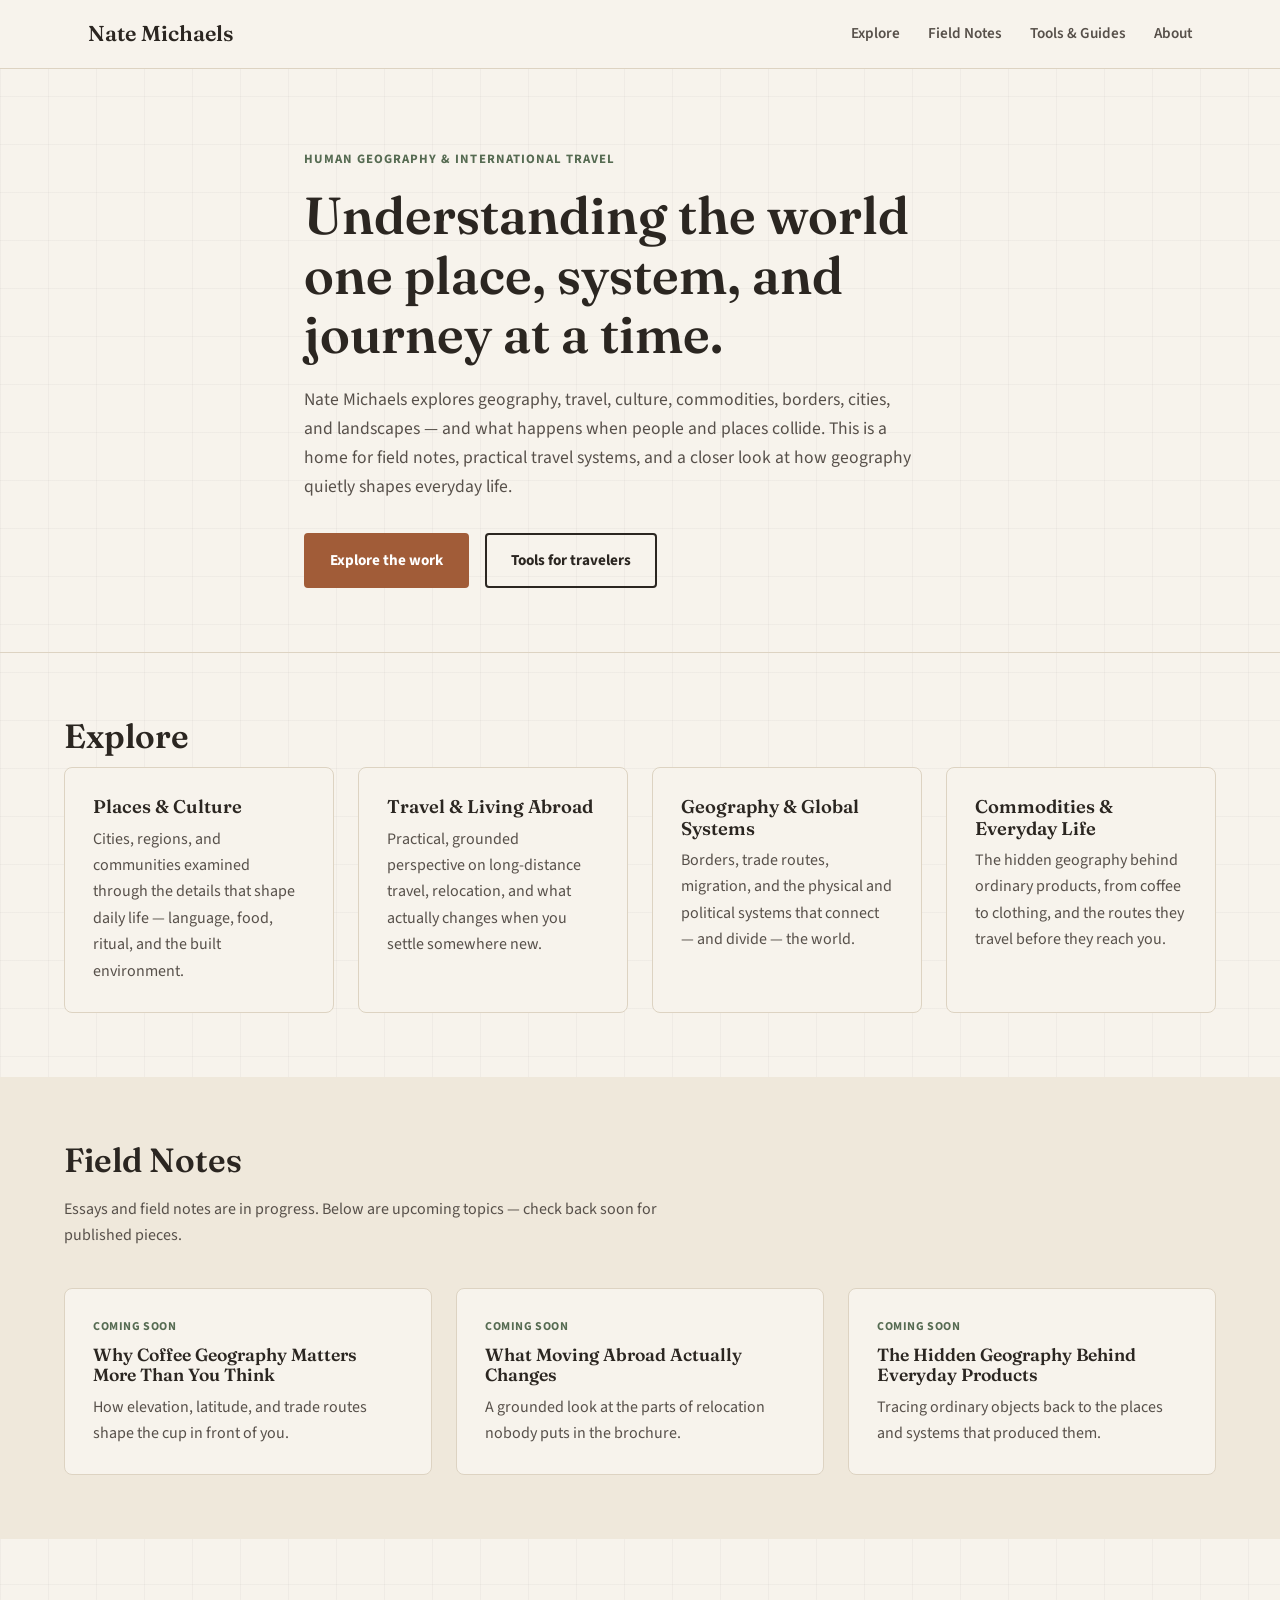
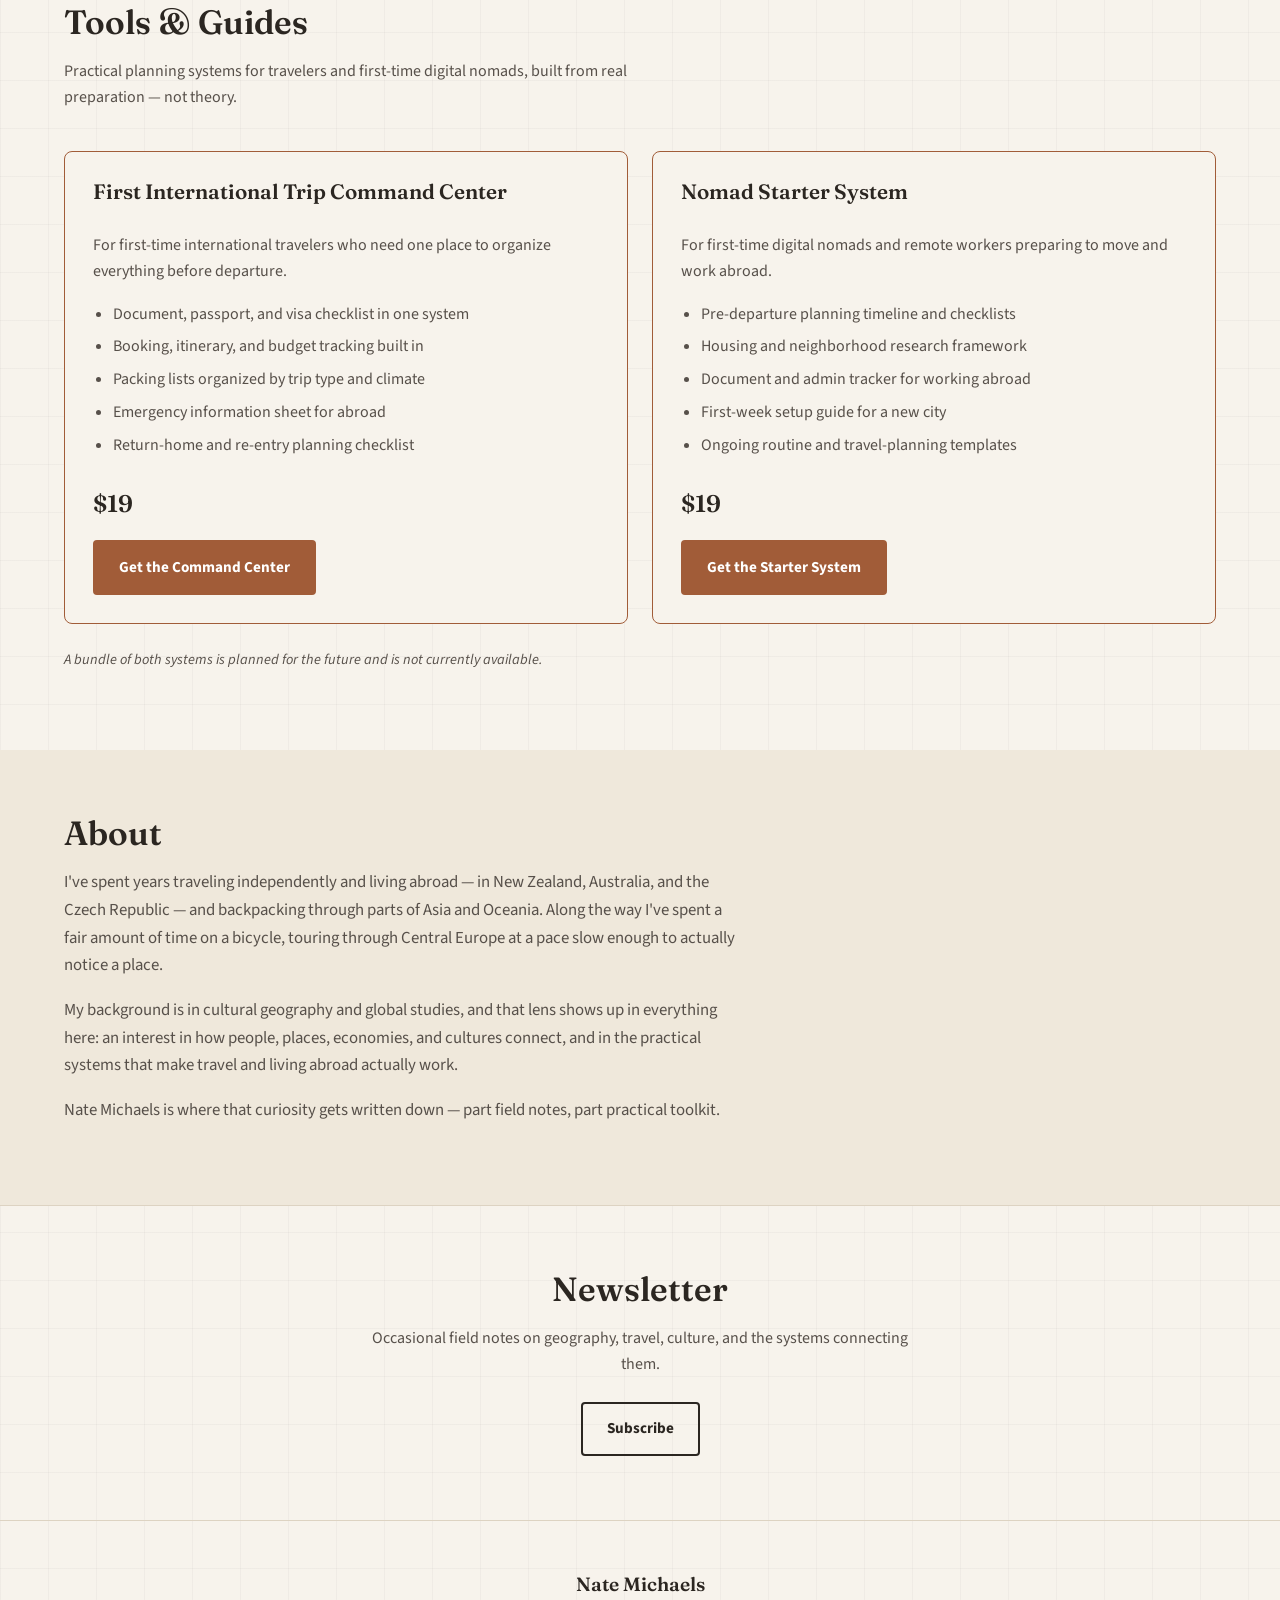
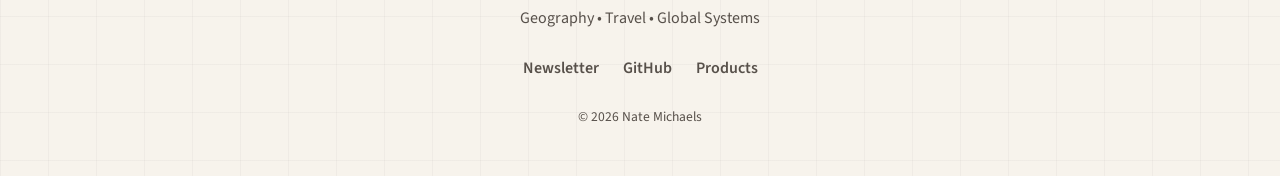
==== index.html @ 8b60f147 "Build Nate Michaels MVP site" ====
<!DOCTYPE html>
<html lang="en">
<head>
  <meta charset="UTF-8">
  <meta name="viewport" content="width=device-width, initial-scale=1.0">
  <title>Nate Michaels | Geography, Travel &amp; Global Systems</title>
  <meta name="description" content="Nate Michaels explores human geography, cultural geography, and international travel &mdash; how places, borders, commodities, and everyday life connect. Field notes, tools, and guides for curious travelers and digital nomads.">

  <!-- Open Graph (replace OG_IMAGE_URL and OG_SITE_URL before launch) -->
  <meta property="og:type" content="website">
  <meta property="og:title" content="Nate Michaels | Geography, Travel &amp; Global Systems">
  <meta property="og:description" content="Exploring geography, travel, culture, and the systems connecting places and people.">
  <meta property="og:image" content="OG_IMAGE_URL">
  <meta property="og:url" content="OG_SITE_URL">
  <meta name="twitter:card" content="summary_large_image">

  <link rel="preconnect" href="https://fonts.googleapis.com">
  <link rel="preconnect" href="https://fonts.gstatic.com" crossorigin>
  <link href="https://fonts.googleapis.com/css2?family=Fraunces:opsz,wght@9..144,400;9..144,500;9..144,600&family=Source+Sans+3:wght@400;500;600;700&display=swap" rel="stylesheet">

  <link rel="stylesheet" href="./assets/css/style.css">
</head>
<body>
  <a class="skip-link" href="#main">Skip to content</a>

  <header class="site-header">
    <div class="header-inner">
      <a href="./index.html" class="logo">Nate Michaels</a>

      <button class="nav-toggle" id="navToggle" aria-expanded="false" aria-controls="primaryNav">
        <span class="sr-only">Menu</span>
        <span class="nav-toggle-bar"></span>
      </button>

      <nav class="primary-nav" id="primaryNav">
        <a href="#explore">Explore</a>
        <a href="#field-notes">Field Notes</a>
        <a href="#tools">Tools &amp; Guides</a>
        <a href="#about">About</a>
      </nav>
    </div>
  </header>

  <main id="main">

    <!-- HERO -->
    <section class="hero">
      <div class="hero-inner">
        <p class="eyebrow">Human Geography &amp; International Travel</p>
        <h1>Understanding the world one place, system, and journey at a time.</h1>
        <p class="hero-copy">
          Nate Michaels explores geography, travel, culture, commodities, borders, cities, and
          landscapes &mdash; and what happens when people and places collide. This is a home for
          field notes, practical travel systems, and a closer look at how geography quietly
          shapes everyday life.
        </p>
        <div class="hero-ctas">
          <a href="#field-notes" class="btn btn-primary">Explore the work</a>
          <a href="#tools" class="btn btn-secondary">Tools for travelers</a>
        </div>
      </div>
    </section>

    <!-- EXPLORE / TOPIC CARDS -->
    <section class="section" id="explore" aria-labelledby="explore-heading">
      <div class="section-inner">
        <h2 id="explore-heading" class="section-heading">Explore</h2>
        <div class="card-grid">
          <article class="topic-card">
            <h3>Places &amp; Culture</h3>
            <p>Cities, regions, and communities examined through the details that shape daily
              life &mdash; language, food, ritual, and the built environment.</p>
          </article>
          <article class="topic-card">
            <h3>Travel &amp; Living Abroad</h3>
            <p>Practical, grounded perspective on long-distance travel, relocation, and what
              actually changes when you settle somewhere new.</p>
          </article>
          <article class="topic-card">
            <h3>Geography &amp; Global Systems</h3>
            <p>Borders, trade routes, migration, and the physical and political systems that
              connect &mdash; and divide &mdash; the world.</p>
          </article>
          <article class="topic-card">
            <h3>Commodities &amp; Everyday Life</h3>
            <p>The hidden geography behind ordinary products, from coffee to clothing, and the
              routes they travel before they reach you.</p>
          </article>
        </div>
      </div>
    </section>

    <!-- FIELD NOTES -->
    <section class="section section-muted" id="field-notes" aria-labelledby="field-notes-heading">
      <div class="section-inner">
        <h2 id="field-notes-heading" class="section-heading">Field Notes</h2>
        <p class="section-lede">Essays and field notes are in progress. Below are upcoming
          topics &mdash; check back soon for published pieces.</p>

        <!-- Replace each .post-card with a real article link when published. -->
        <div class="card-grid post-grid">
          <article class="post-card">
            <p class="post-status">Coming soon</p>
            <h3>Why Coffee Geography Matters More Than You Think</h3>
            <p>How elevation, latitude, and trade routes shape the cup in front of you.</p>
          </article>
          <article class="post-card">
            <p class="post-status">Coming soon</p>
            <h3>What Moving Abroad Actually Changes</h3>
            <p>A grounded look at the parts of relocation nobody puts in the brochure.</p>
          </article>
          <article class="post-card">
            <p class="post-status">Coming soon</p>
            <h3>The Hidden Geography Behind Everyday Products</h3>
            <p>Tracing ordinary objects back to the places and systems that produced them.</p>
          </article>
        </div>
      </div>
    </section>

    <!-- TOOLS & GUIDES -->
    <section class="section" id="tools" aria-labelledby="tools-heading">
      <div class="section-inner">
        <h2 id="tools-heading" class="section-heading">Tools &amp; Guides</h2>
        <p class="section-lede">Practical planning systems for travelers and first-time digital
          nomads, built from real preparation &mdash; not theory.</p>

        <div class="card-grid product-grid">
          <article class="product-card">
            <h3>First International Trip Command Center</h3>
            <p class="product-problem">For first-time international travelers who need one
              place to organize everything before departure.</p>
            <ul class="product-benefits">
              <li>Document, passport, and visa checklist in one system</li>
              <li>Booking, itinerary, and budget tracking built in</li>
              <li>Packing lists organized by trip type and climate</li>
              <li>Emergency information sheet for abroad</li>
              <li>Return-home and re-entry planning checklist</li>
            </ul>
            <p class="product-price">$19</p>
            <a href="PAYHIP_TRIP_COMMAND_CENTER_URL" class="btn btn-primary product-cta">Get the Command Center</a>
          </article>

          <article class="product-card">
            <h3>Nomad Starter System</h3>
            <p class="product-problem">For first-time digital nomads and remote workers
              preparing to move and work abroad.</p>
            <ul class="product-benefits">
              <li>Pre-departure planning timeline and checklists</li>
              <li>Housing and neighborhood research framework</li>
              <li>Document and admin tracker for working abroad</li>
              <li>First-week setup guide for a new city</li>
              <li>Ongoing routine and travel-planning templates</li>
            </ul>
            <p class="product-price">$19</p>
            <a href="PAYHIP_NOMAD_STARTER_URL" class="btn btn-primary product-cta">Get the Starter System</a>
          </article>
        </div>

        <p class="bundle-note">A bundle of both systems is planned for the future and is not
          currently available.</p>
      </div>
    </section>

    <!-- ABOUT -->
    <section class="section section-muted" id="about" aria-labelledby="about-heading">
      <div class="section-inner about-inner">
        <h2 id="about-heading" class="section-heading">About</h2>
        <p>
          I've spent years traveling independently and living abroad &mdash; in New Zealand,
          Australia, and the Czech Republic &mdash; and backpacking through parts of Asia and
          Oceania. Along the way I've spent a fair amount of time on a bicycle, touring through
          Central Europe at a pace slow enough to actually notice a place.
        </p>
        <p>
          My background is in cultural geography and global studies, and that lens shows up in
          everything here: an interest in how people, places, economies, and cultures connect,
          and in the practical systems that make travel and living abroad actually work.
        </p>
        <p>
          Nate Michaels is where that curiosity gets written down &mdash; part field notes, part
          practical toolkit.
        </p>
      </div>
    </section>

    <!-- NEWSLETTER -->
    <section class="section newsletter" id="newsletter" aria-labelledby="newsletter-heading">
      <div class="section-inner newsletter-inner">
        <h2 id="newsletter-heading" class="section-heading">Newsletter</h2>
        <p>Occasional field notes on geography, travel, culture, and the systems connecting them.</p>
        <a href="NATE_MICHAELS_NEWSLETTER_URL" class="btn btn-secondary">Subscribe</a>
      </div>
    </section>

  </main>

  <footer class="site-footer">
    <div class="footer-inner">
      <p class="footer-brand">Nate Michaels</p>
      <p class="footer-tagline">Geography &bull; Travel &bull; Global Systems</p>
      <nav class="footer-links">
        <a href="NATE_MICHAELS_NEWSLETTER_URL">Newsletter</a>
        <a href="GITHUB_PROFILE_URL">GitHub</a>
        <a href="#tools">Products</a>
      </nav>
      <p class="footer-copyright">&copy; <span id="year"></span> Nate Michaels</p>
    </div>
  </footer>

  <script src="./assets/js/main.js"></script>
</body>
</html>
---- assets/css/style.css ----
/* Nate Michaels — editorial travel/geography site */

:root {
  --color-bg: #f7f3ec;
  --color-bg-muted: #efe8db;
  --color-ink: #2b2621;
  --color-ink-soft: #57504a;
  --color-rule: #ddd3c2;
  --color-accent: #a15c38;   /* terracotta */
  --color-accent-dark: #7d4327;
  --color-moss: #566b52;     /* muted olive/green */

  --font-display: "Fraunces", Georgia, serif;
  --font-body: "Source Sans 3", -apple-system, BlinkMacSystemFont, "Segoe UI", sans-serif;

  --max-width: 72rem;
}

* {
  box-sizing: border-box;
}

html {
  scroll-behavior: smooth;
}

@media (prefers-reduced-motion: reduce) {
  html {
    scroll-behavior: auto;
  }
  * {
    animation-duration: 0.001ms !important;
    animation-iteration-count: 1 !important;
    transition-duration: 0.001ms !important;
  }
}

body {
  margin: 0;
  font-family: var(--font-body);
  color: var(--color-ink);
  background-color: var(--color-bg);
  line-height: 1.65;
  /* subtle topographic grid, drawn with CSS only */
  background-image:
    linear-gradient(rgba(43, 38, 33, 0.035) 1px, transparent 1px),
    linear-gradient(90deg, rgba(43, 38, 33, 0.035) 1px, transparent 1px);
  background-size: 48px 48px;
}

h1, h2, h3 {
  font-family: var(--font-display);
  font-weight: 600;
  color: var(--color-ink);
  line-height: 1.15;
  margin-top: 0;
}

a {
  color: var(--color-accent-dark);
}

.sr-only {
  position: absolute;
  width: 1px;
  height: 1px;
  padding: 0;
  margin: -1px;
  overflow: hidden;
  clip: rect(0, 0, 0, 0);
  white-space: nowrap;
  border: 0;
}

.skip-link {
  position: absolute;
  left: -999px;
  top: 0;
  background: var(--color-ink);
  color: #fff;
  padding: 0.75rem 1rem;
  z-index: 100;
}

.skip-link:focus {
  left: 0.5rem;
  top: 0.5rem;
}

/* ---------- Header ---------- */

.site-header {
  border-bottom: 1px solid var(--color-rule);
  background-color: var(--color-bg);
  position: sticky;
  top: 0;
  z-index: 10;
}

.header-inner {
  max-width: var(--max-width);
  margin: 0 auto;
  padding: 1rem 1.5rem;
  display: flex;
  align-items: center;
  justify-content: space-between;
  position: relative;
}

.logo {
  font-family: var(--font-display);
  font-weight: 600;
  font-size: 1.35rem;
  text-decoration: none;
  color: var(--color-ink);
}

.primary-nav {
  display: flex;
  gap: 1.75rem;
}

.primary-nav a {
  text-decoration: none;
  color: var(--color-ink-soft);
  font-weight: 600;
  font-size: 0.95rem;
}

.primary-nav a:hover,
.primary-nav a:focus-visible {
  color: var(--color-accent-dark);
}

.nav-toggle {
  display: none;
  flex-direction: column;
  gap: 5px;
  background: none;
  border: 1px solid var(--color-rule);
  border-radius: 6px;
  padding: 0.5rem 0.65rem;
  cursor: pointer;
}

.nav-toggle-bar,
.nav-toggle-bar::before,
.nav-toggle-bar::after {
  content: "";
  display: block;
  width: 20px;
  height: 2px;
  background: var(--color-ink);
  position: relative;
}

.nav-toggle-bar::before {
  top: -6px;
}

.nav-toggle-bar::after {
  top: 4px;
}

@media (max-width: 640px) {
  .nav-toggle {
    display: inline-flex;
  }

  .primary-nav {
    display: none;
    position: absolute;
    top: 100%;
    left: 0;
    right: 0;
    background: var(--color-bg);
    border-bottom: 1px solid var(--color-rule);
    flex-direction: column;
    padding: 1rem 1.5rem 1.5rem;
    gap: 1rem;
  }

  .primary-nav.is-open {
    display: flex;
  }
}

/* ---------- Layout helpers ---------- */

.section {
  padding: 4rem 1.5rem;
}

.section-muted {
  background-color: var(--color-bg-muted);
}

.section-inner {
  max-width: var(--max-width);
  margin: 0 auto;
}

.section-heading {
  font-size: clamp(1.6rem, 3vw, 2.1rem);
  margin-bottom: 0.75rem;
}

.section-lede {
  color: var(--color-ink-soft);
  max-width: 40rem;
  margin-bottom: 2.5rem;
}

/* ---------- Hero ---------- */

.hero {
  padding: 5rem 1.5rem 4rem;
  border-bottom: 1px solid var(--color-rule);
}

.hero-inner {
  max-width: 42rem;
  margin: 0 auto;
  text-align: left;
}

.eyebrow {
  text-transform: uppercase;
  letter-spacing: 0.08em;
  font-size: 0.8rem;
  font-weight: 700;
  color: var(--color-moss);
  margin: 0 0 1rem;
}

.hero h1 {
  font-size: clamp(2.1rem, 5vw, 3.25rem);
  margin-bottom: 1.25rem;
}

.hero-copy {
  font-size: 1.1rem;
  color: var(--color-ink-soft);
  max-width: 38rem;
  margin-bottom: 2rem;
}

.hero-ctas {
  display: flex;
  flex-wrap: wrap;
  gap: 1rem;
}

/* ---------- Buttons ---------- */

.btn {
  display: inline-block;
  text-decoration: none;
  font-weight: 700;
  padding: 0.8rem 1.5rem;
  border-radius: 4px;
  border: 2px solid transparent;
  font-size: 0.95rem;
}

.btn-primary {
  background-color: var(--color-accent);
  color: #fff;
  border-color: var(--color-accent);
}

.btn-primary:hover,
.btn-primary:focus-visible {
  background-color: var(--color-accent-dark);
  border-color: var(--color-accent-dark);
}

.btn-secondary {
  background-color: transparent;
  color: var(--color-ink);
  border-color: var(--color-ink);
}

.btn-secondary:hover,
.btn-secondary:focus-visible {
  background-color: var(--color-ink);
  color: var(--color-bg);
}

/* ---------- Cards ---------- */

.card-grid {
  display: grid;
  grid-template-columns: repeat(auto-fit, minmax(15rem, 1fr));
  gap: 1.5rem;
}

.topic-card,
.post-card,
.product-card {
  background-color: var(--color-bg);
  border: 1px solid var(--color-rule);
  border-radius: 8px;
  padding: 1.75rem;
}

.section-muted .topic-card,
.section-muted .post-card {
  background-color: var(--color-bg);
}

.topic-card h3 {
  font-size: 1.15rem;
  margin-bottom: 0.5rem;
}

.topic-card p {
  color: var(--color-ink-soft);
  margin: 0;
}

.post-status {
  text-transform: uppercase;
  font-size: 0.75rem;
  font-weight: 700;
  letter-spacing: 0.05em;
  color: var(--color-moss);
  margin: 0 0 0.5rem;
}

.post-card h3 {
  font-size: 1.1rem;
  margin-bottom: 0.5rem;
}

.post-card p:last-child {
  color: var(--color-ink-soft);
  margin: 0;
}

/* ---------- Products ---------- */

.product-grid {
  margin-bottom: 1.5rem;
}

.product-card {
  display: flex;
  flex-direction: column;
  border-color: var(--color-accent);
}

.product-card h3 {
  font-size: 1.3rem;
  margin-bottom: 0.75rem;
}

.product-problem {
  color: var(--color-ink-soft);
  margin-bottom: 1rem;
}

.product-benefits {
  margin: 0 0 1.25rem;
  padding-left: 1.25rem;
  color: var(--color-ink-soft);
}

.product-benefits li {
  margin-bottom: 0.4rem;
}

.product-price {
  font-family: var(--font-display);
  font-size: 1.5rem;
  font-weight: 600;
  margin: 0 0 1rem;
}

.product-cta {
  align-self: flex-start;
}

.bundle-note {
  color: var(--color-ink-soft);
  font-size: 0.9rem;
  font-style: italic;
}

/* ---------- About ---------- */

.about-inner p {
  max-width: 42rem;
  color: var(--color-ink-soft);
  font-size: 1.05rem;
}

/* ---------- Newsletter ---------- */

.newsletter {
  border-top: 1px solid var(--color-rule);
  border-bottom: 1px solid var(--color-rule);
  text-align: center;
}

.newsletter-inner {
  max-width: 34rem;
}

.newsletter p {
  color: var(--color-ink-soft);
  margin-bottom: 1.5rem;
}

/* ---------- Footer ---------- */

.site-footer {
  padding: 3rem 1.5rem;
  text-align: center;
}

.footer-brand {
  font-family: var(--font-display);
  font-weight: 600;
  font-size: 1.2rem;
  margin: 0;
}

.footer-tagline {
  color: var(--color-ink-soft);
  margin: 0.25rem 0 1.5rem;
}

.footer-links {
  display: flex;
  justify-content: center;
  gap: 1.5rem;
  margin-bottom: 1.5rem;
}

.footer-links a {
  color: var(--color-ink-soft);
  text-decoration: none;
  font-weight: 600;
}

.footer-links a:hover,
.footer-links a:focus-visible {
  color: var(--color-accent-dark);
}

.footer-copyright {
  color: var(--color-ink-soft);
  font-size: 0.85rem;
  margin: 0;
}
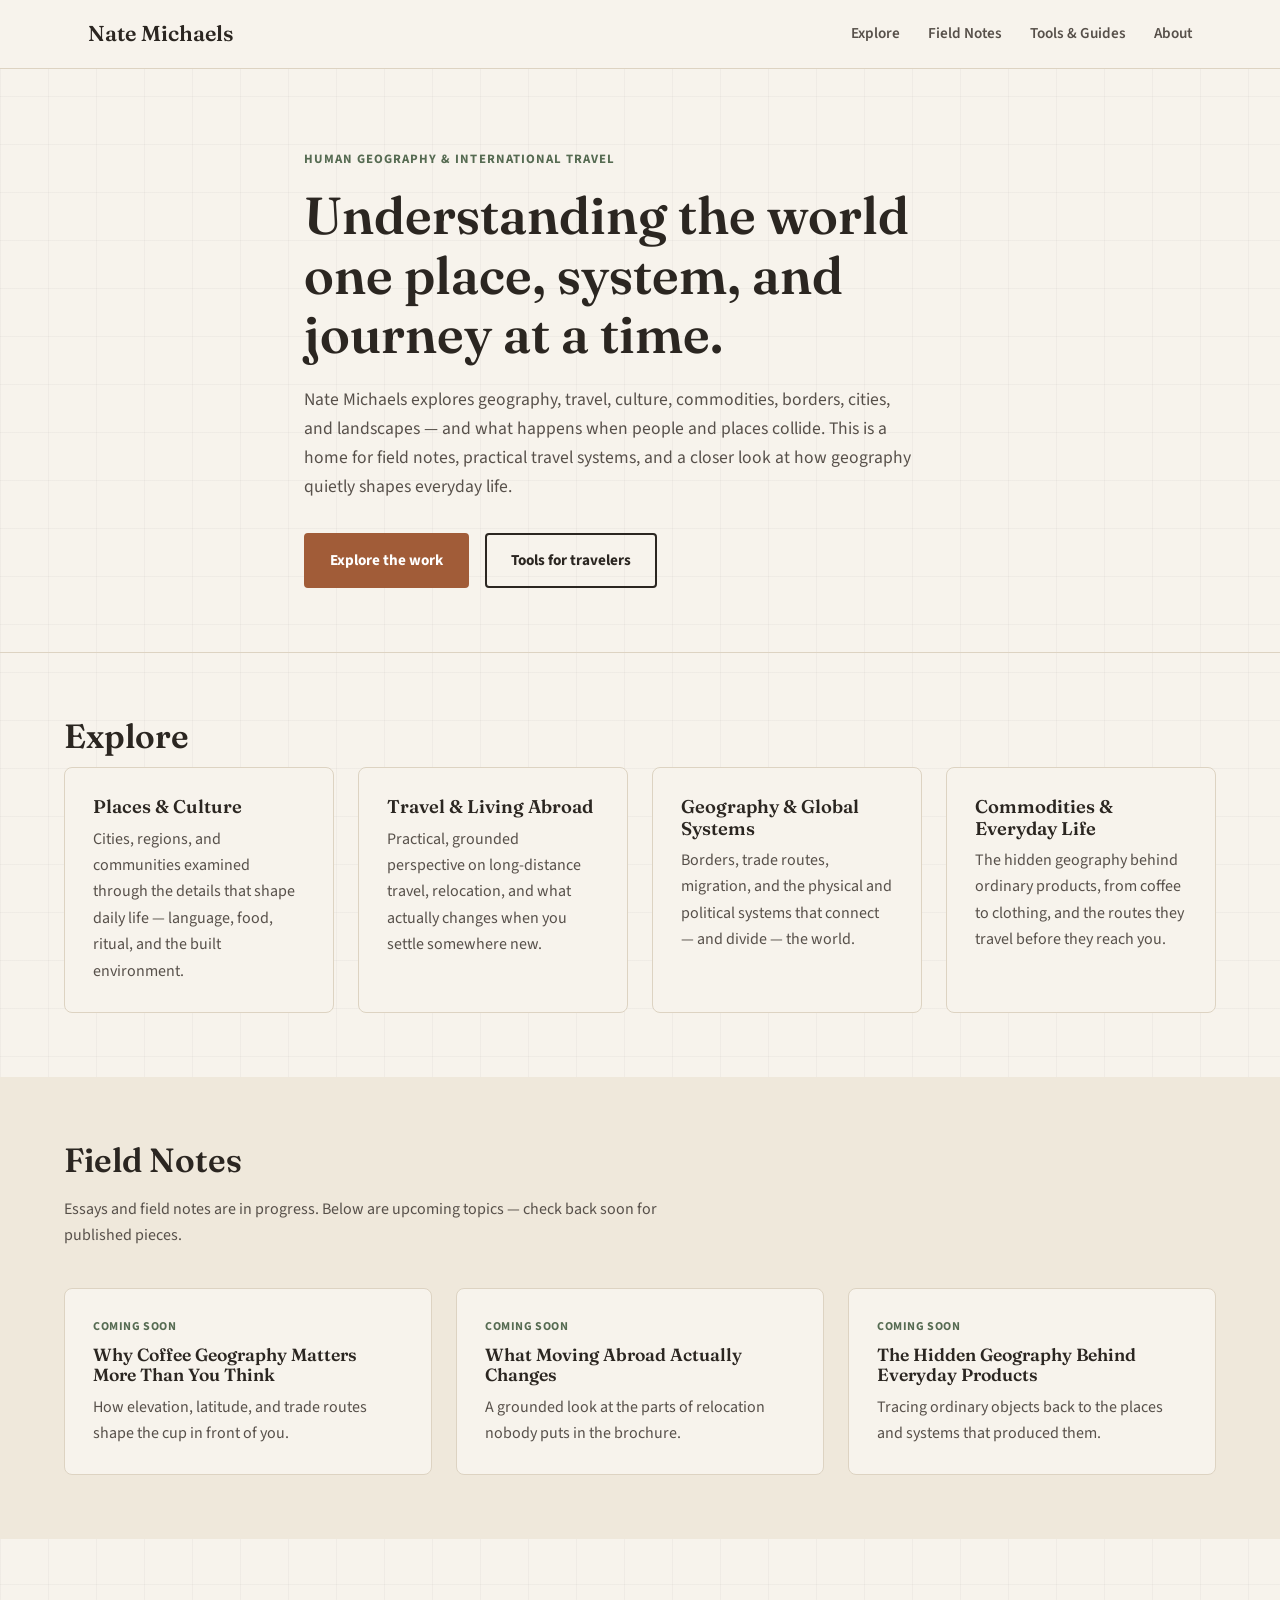
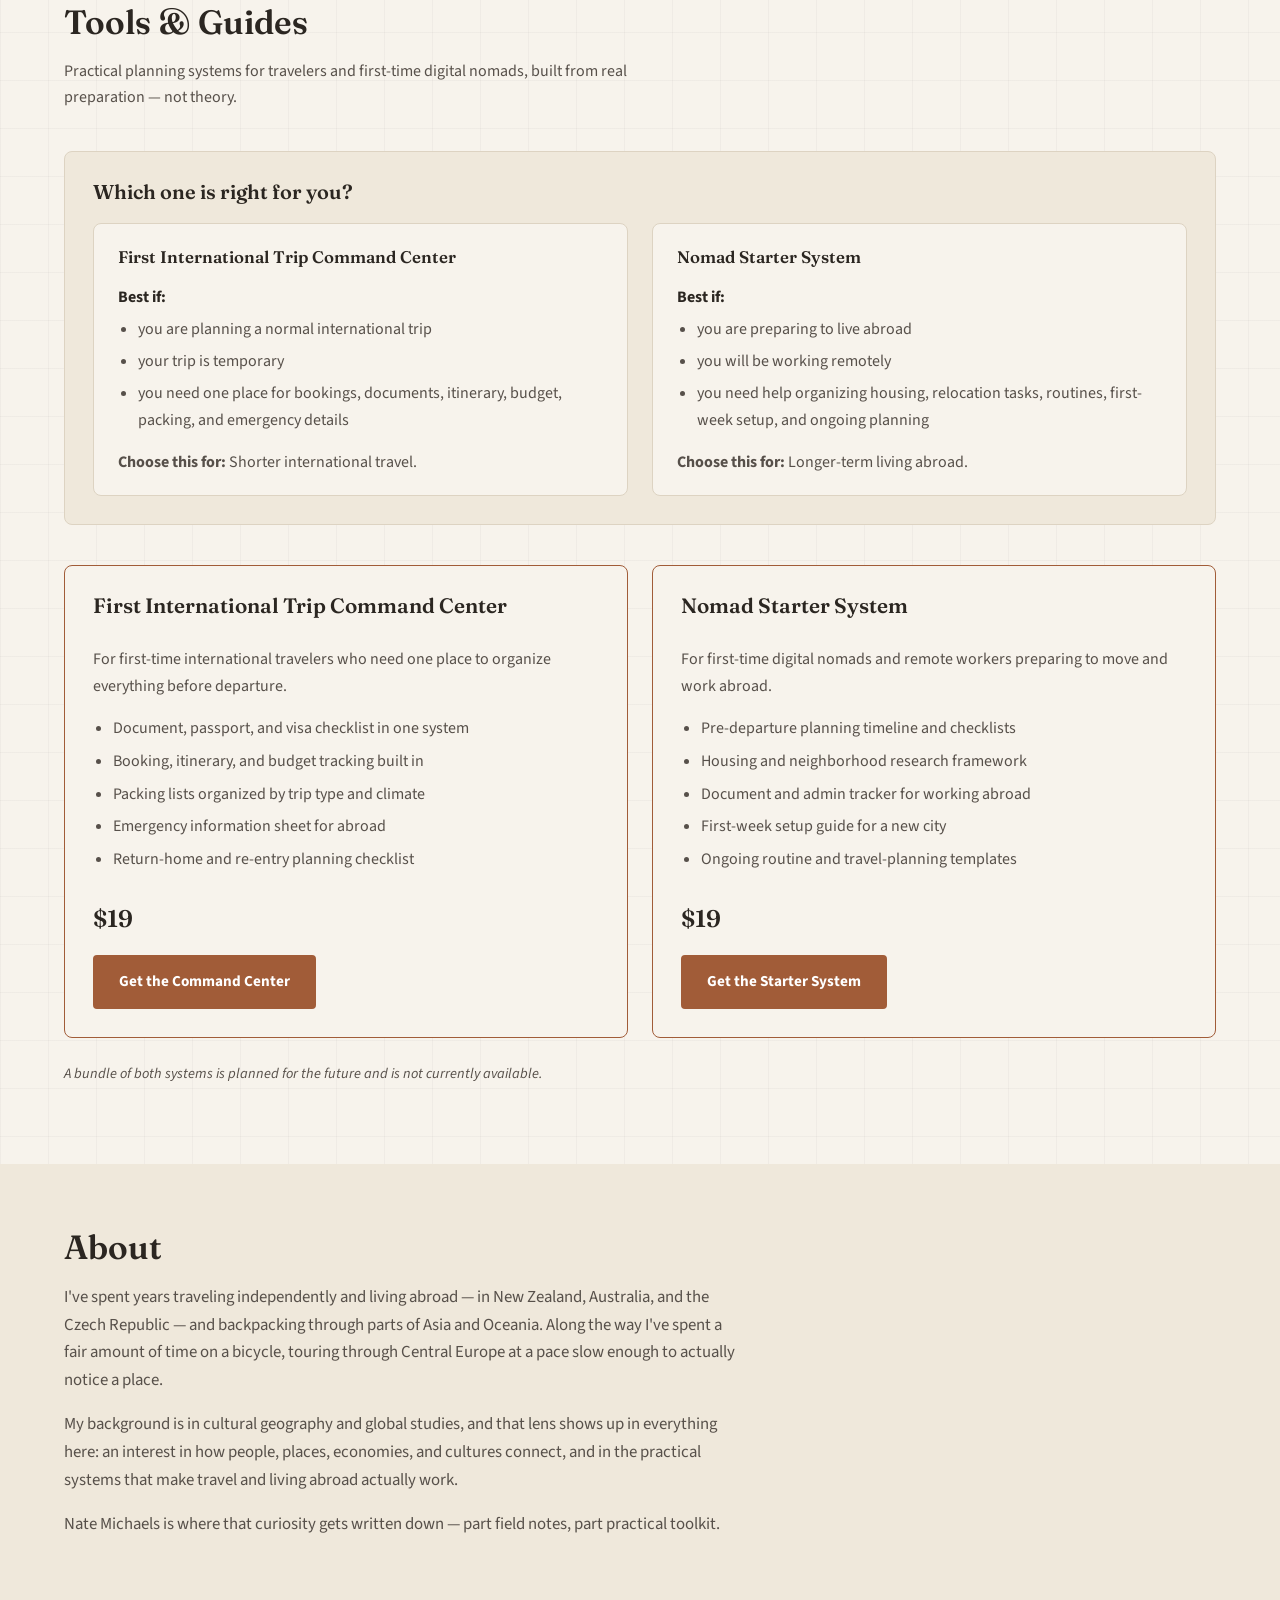
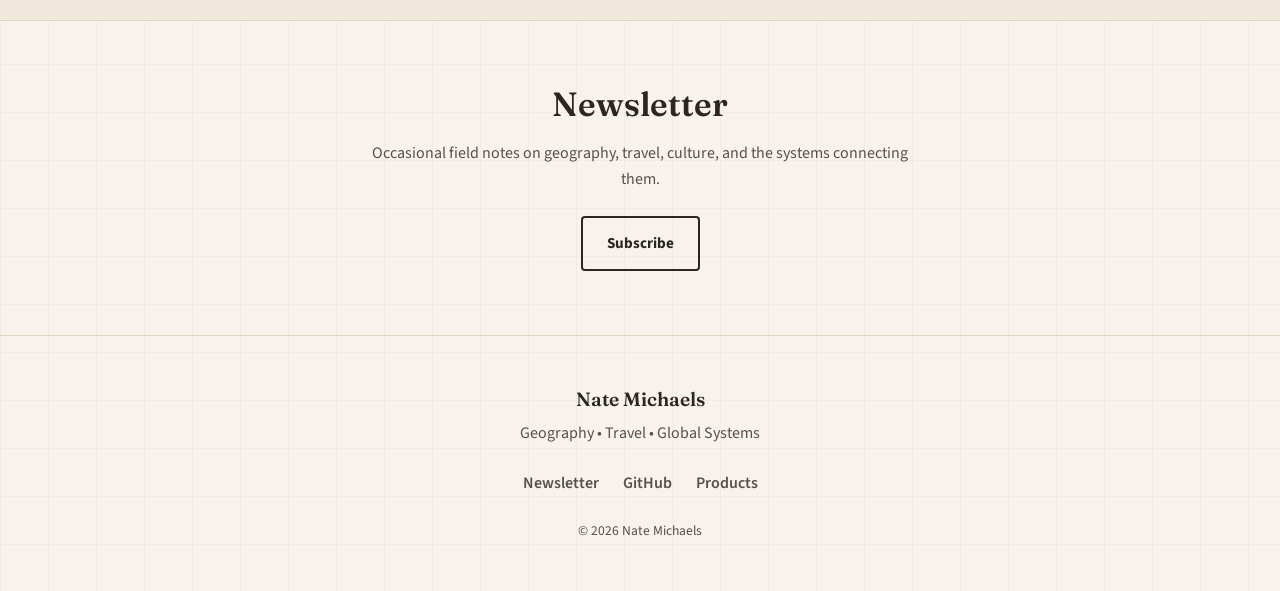
==== commit 79bca1f0: "Add product comparison section" ====
--- a/index.html
+++ b/index.html
@@ -124,6 +124,36 @@
         <h2 id="tools-heading" class="section-heading">Tools &amp; Guides</h2>
         <p class="section-lede">Practical planning systems for travelers and first-time digital
           nomads, built from real preparation &mdash; not theory.</p>
+
+        <div class="compare" aria-labelledby="compare-heading">
+          <h3 id="compare-heading" class="compare-heading">Which one is right for you?</h3>
+          <div class="compare-grid">
+            <div class="compare-column">
+              <p class="compare-name">First International Trip Command Center</p>
+              <p class="compare-label">Best if:</p>
+              <ul class="compare-list">
+                <li>you are planning a normal international trip</li>
+                <li>your trip is temporary</li>
+                <li>you need one place for bookings, documents, itinerary, budget, packing, and
+                  emergency details</li>
+              </ul>
+              <p class="compare-choose"><strong>Choose this for:</strong> Shorter international
+                travel.</p>
+            </div>
+            <div class="compare-column">
+              <p class="compare-name">Nomad Starter System</p>
+              <p class="compare-label">Best if:</p>
+              <ul class="compare-list">
+                <li>you are preparing to live abroad</li>
+                <li>you will be working remotely</li>
+                <li>you need help organizing housing, relocation tasks, routines, first-week
+                  setup, and ongoing planning</li>
+              </ul>
+              <p class="compare-choose"><strong>Choose this for:</strong> Longer-term living
+                abroad.</p>
+            </div>
+          </div>
+        </div>
 
         <div class="card-grid product-grid">
           <article class="product-card">
@@ -138,7 +168,7 @@
               <li>Return-home and re-entry planning checklist</li>
             </ul>
             <p class="product-price">$19</p>
-            <a href="PAYHIP_TRIP_COMMAND_CENTER_URL" class="btn btn-primary product-cta">Get the Command Center</a>
+            <a href="https://payhip.com/b/A9P80" class="btn btn-primary product-cta">Get the Command Center</a>
           </article>
 
           <article class="product-card">
@@ -153,7 +183,7 @@
               <li>Ongoing routine and travel-planning templates</li>
             </ul>
             <p class="product-price">$19</p>
-            <a href="PAYHIP_NOMAD_STARTER_URL" class="btn btn-primary product-cta">Get the Starter System</a>
+            <a href="https://payhip.com/b/TjtC8" class="btn btn-primary product-cta">Get the Starter System</a>
           </article>
         </div>
 
--- a/assets/css/style.css
+++ b/assets/css/style.css
@@ -340,6 +340,59 @@
 
 /* ---------- Products ---------- */
 
+.compare {
+  border: 1px solid var(--color-rule);
+  border-radius: 8px;
+  padding: 1.75rem;
+  margin-bottom: 2.5rem;
+  background-color: var(--color-bg-muted);
+}
+
+.compare-heading {
+  font-size: 1.25rem;
+  margin-bottom: 1.25rem;
+}
+
+.compare-grid {
+  display: grid;
+  grid-template-columns: repeat(auto-fit, minmax(15rem, 1fr));
+  gap: 1.5rem;
+}
+
+.compare-column {
+  background-color: var(--color-bg);
+  border: 1px solid var(--color-rule);
+  border-radius: 8px;
+  padding: 1.25rem 1.5rem;
+}
+
+.compare-name {
+  font-family: var(--font-display);
+  font-weight: 600;
+  font-size: 1.05rem;
+  margin: 0 0 0.75rem;
+}
+
+.compare-label {
+  font-weight: 700;
+  margin: 0 0 0.4rem;
+}
+
+.compare-list {
+  margin: 0 0 1rem;
+  padding-left: 1.25rem;
+  color: var(--color-ink-soft);
+}
+
+.compare-list li {
+  margin-bottom: 0.35rem;
+}
+
+.compare-choose {
+  color: var(--color-ink-soft);
+  margin: 0;
+}
+
 .product-grid {
   margin-bottom: 1.5rem;
 }
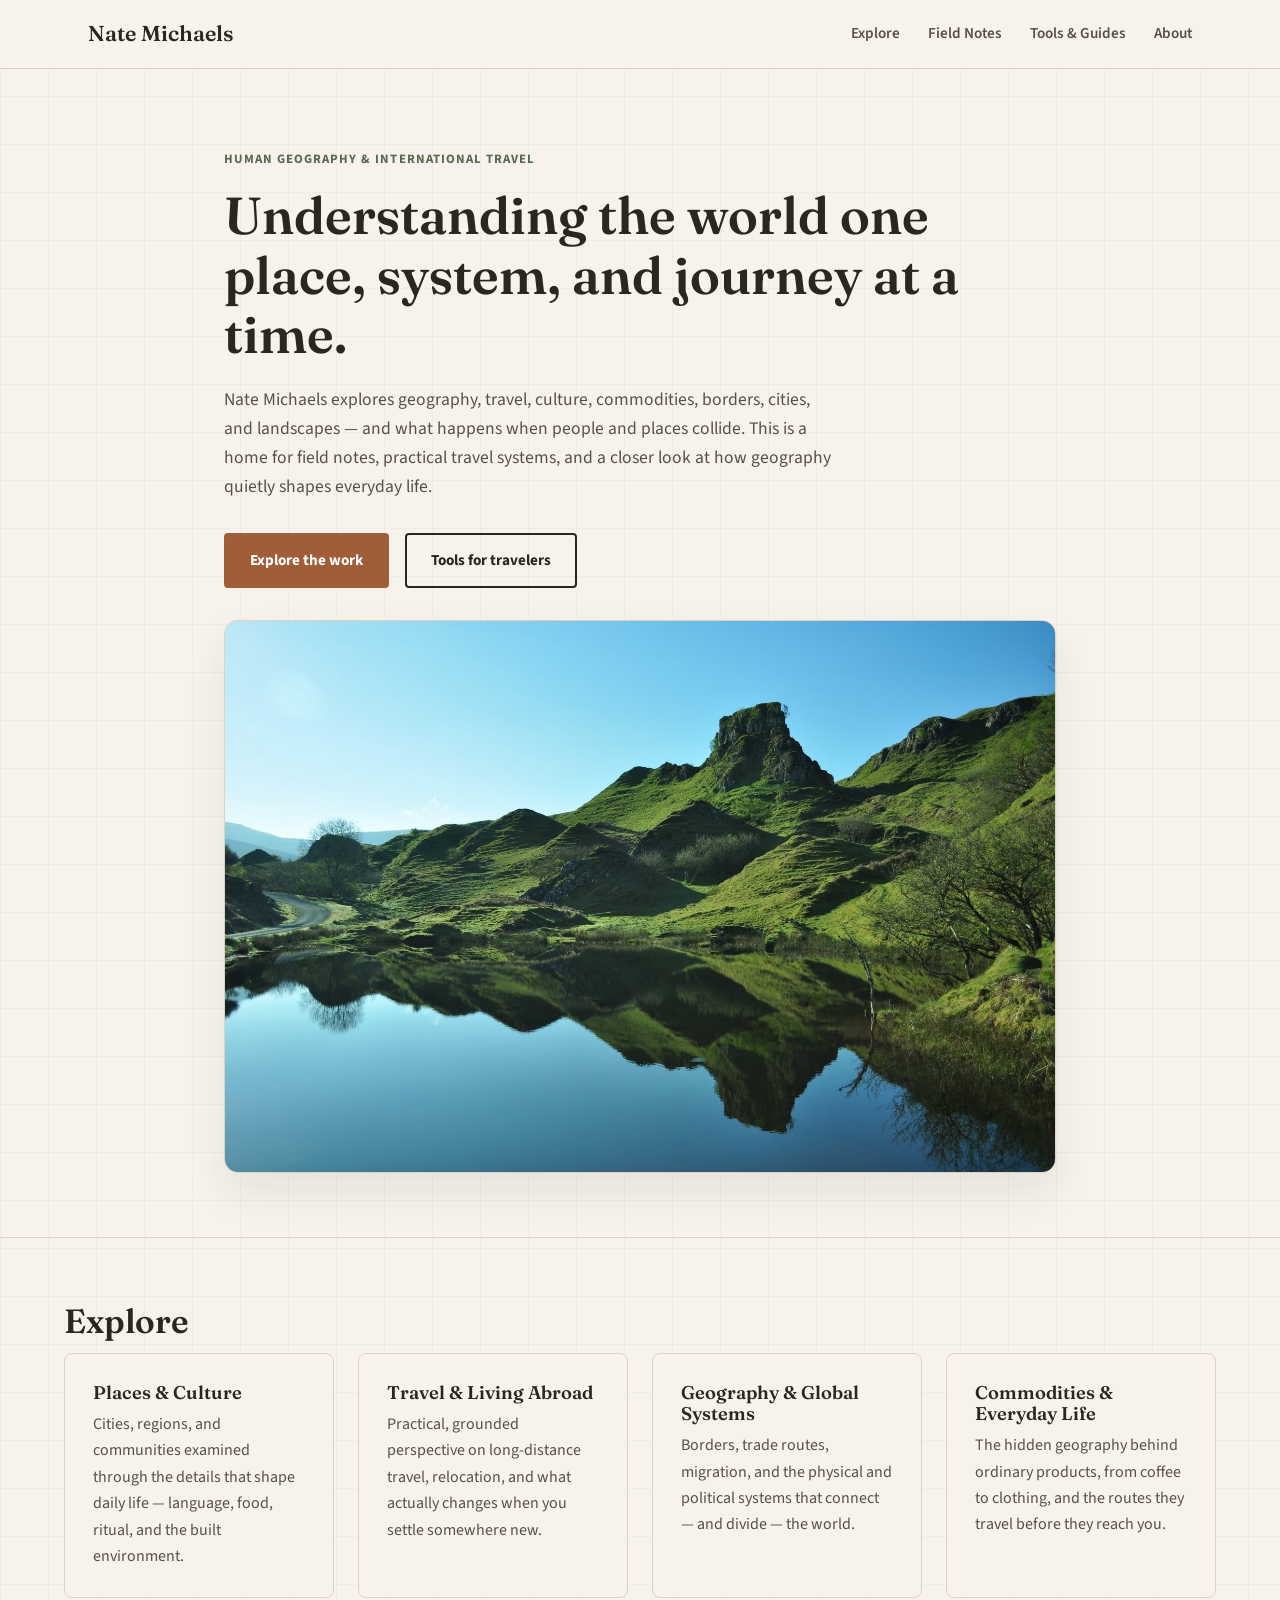
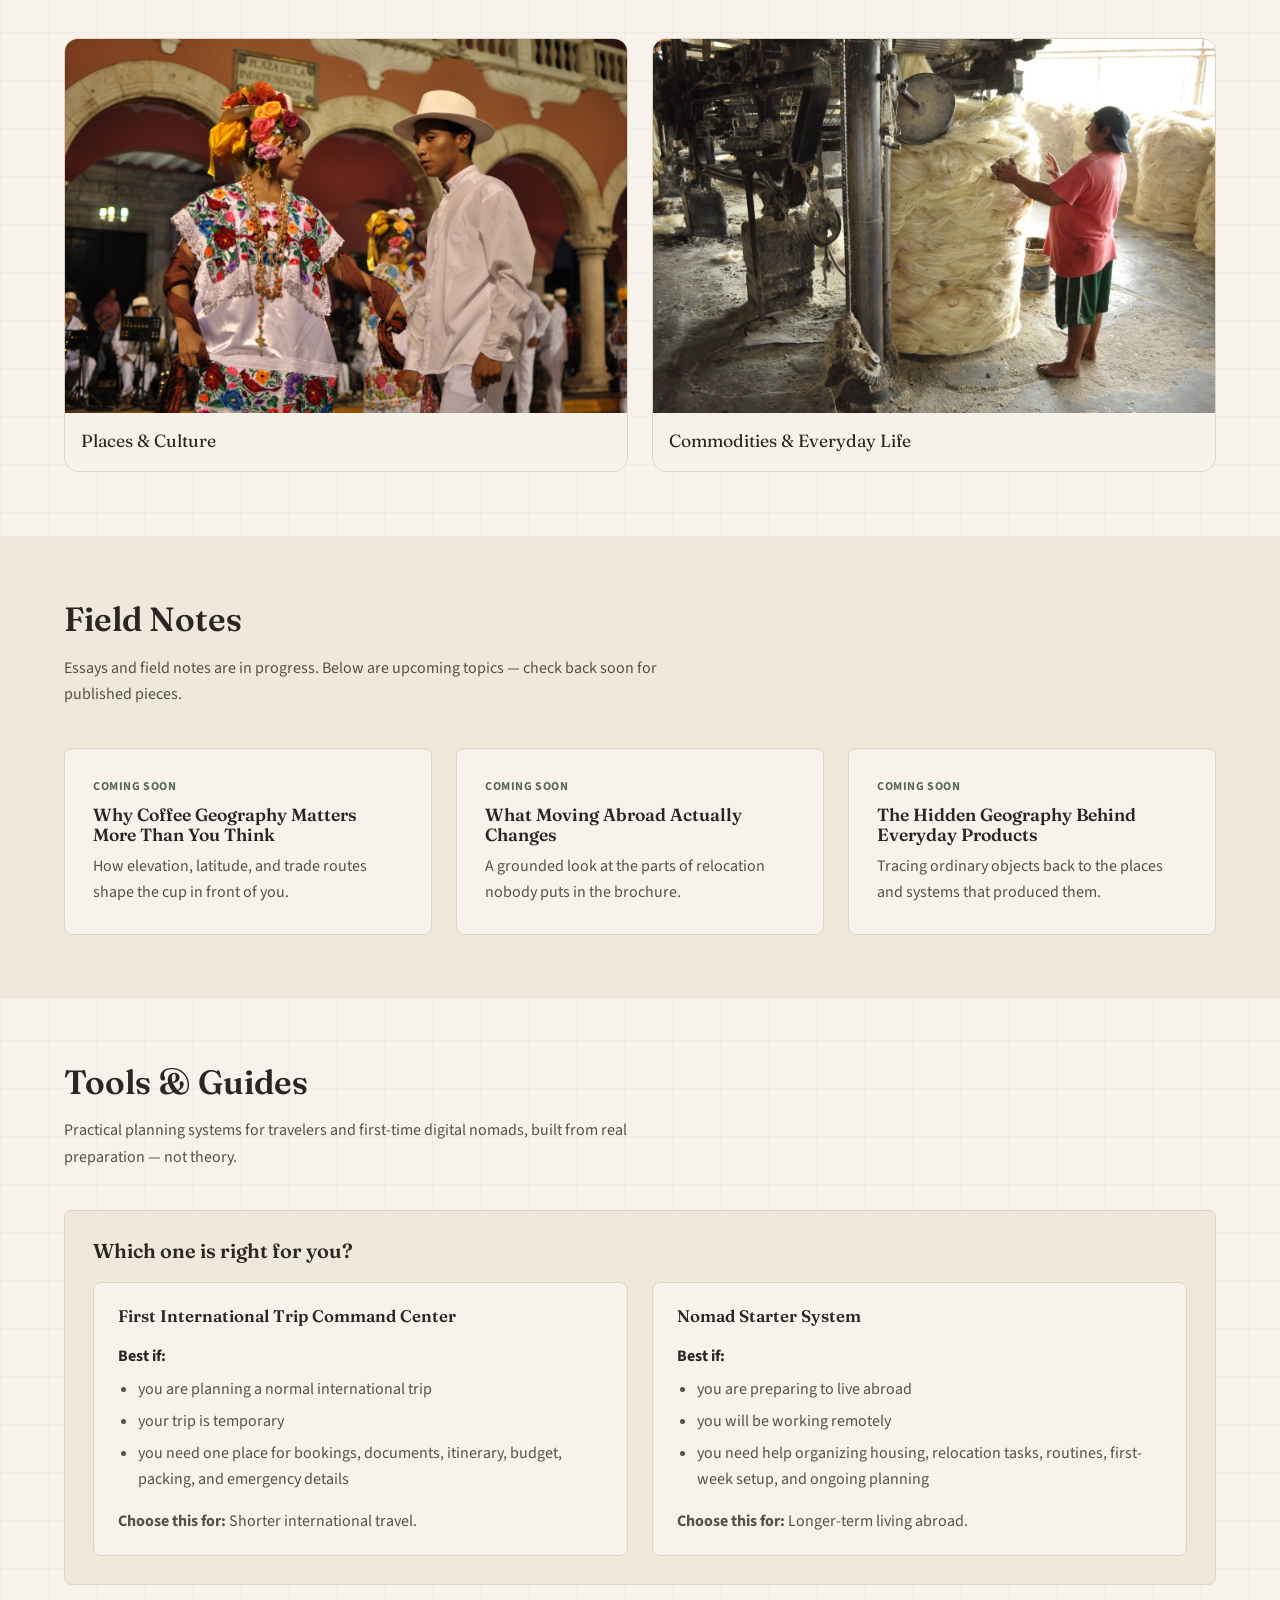
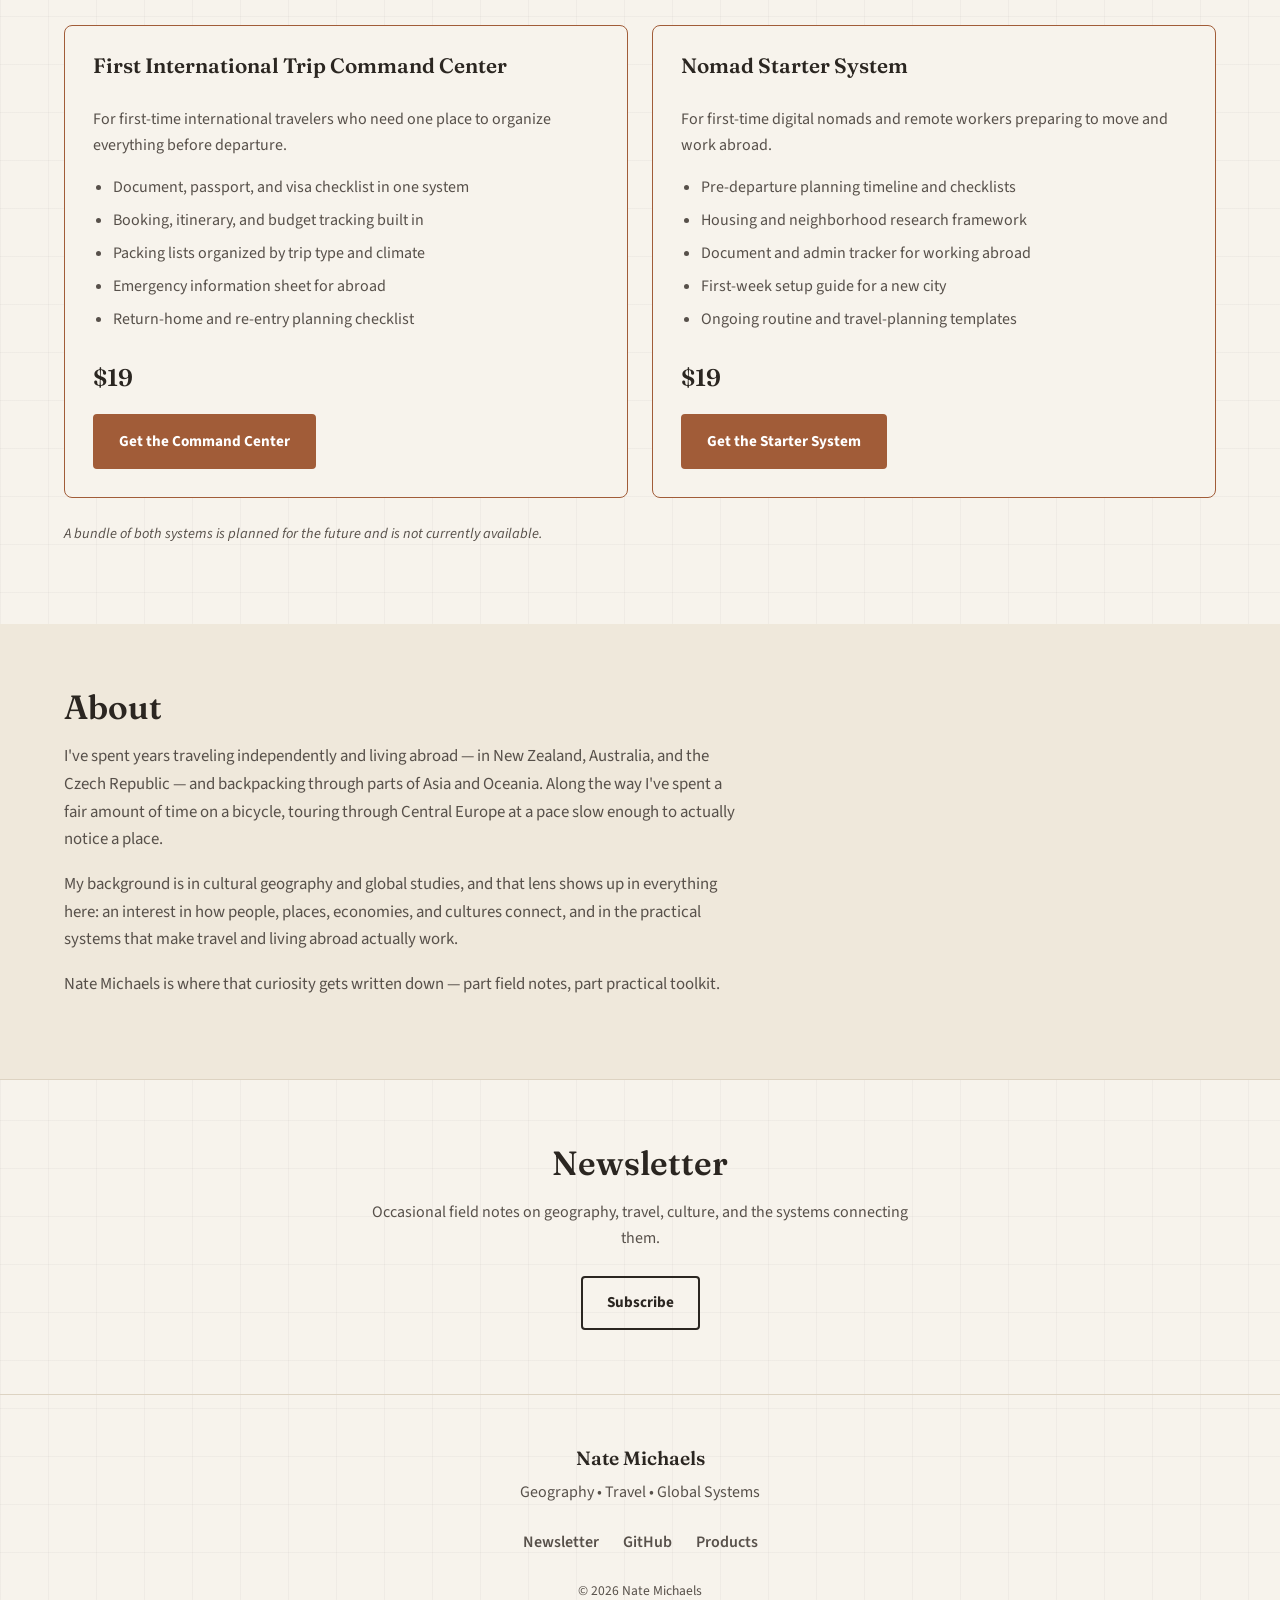
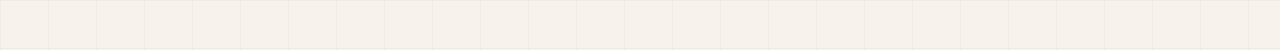
==== commit a23fdb3e: "Add travel photography to Nate Michaels site" ====
--- a/index.html
+++ b/index.html
@@ -58,6 +58,12 @@
           <a href="#field-notes" class="btn btn-primary">Explore the work</a>
           <a href="#tools" class="btn btn-secondary">Tools for travelers</a>
         </div>
+
+        <figure class="hero-photo">
+          <img src="./assets/images/hero-travel.jpg"
+               alt="Rolling green hills and a reflective lake under a bright blue sky."
+               width="1600" height="1063">
+        </figure>
       </div>
     </section>
 
@@ -86,6 +92,22 @@
             <p>The hidden geography behind ordinary products, from coffee to clothing, and the
               routes they travel before they reach you.</p>
           </article>
+        </div>
+
+        <div class="photo-feature-grid" aria-label="Travel photography highlights">
+          <figure class="feature-photo">
+            <img src="./assets/images/places-culture.jpg"
+                 alt="A couple in traditional festival attire standing beneath arched colonial architecture."
+                 width="1400" height="930">
+            <figcaption>Places &amp; Culture</figcaption>
+          </figure>
+
+          <figure class="feature-photo">
+            <img src="./assets/images/commodities-everyday-life.jpg"
+                 alt="A worker in a textile plant handling raw fiber bundles beside machinery."
+                 width="1400" height="930">
+            <figcaption>Commodities &amp; Everyday Life</figcaption>
+          </figure>
         </div>
       </div>
     </section>
--- a/assets/css/style.css
+++ b/assets/css/style.css
@@ -183,6 +183,18 @@
   .primary-nav.is-open {
     display: flex;
   }
+
+  .hero {
+    padding-top: 3rem;
+  }
+
+  .hero-photo {
+    margin-top: 0.5rem;
+  }
+
+  .feature-photo figcaption {
+    font-size: 1rem;
+  }
 }
 
 /* ---------- Layout helpers ---------- */
@@ -219,7 +231,7 @@
 }
 
 .hero-inner {
-  max-width: 42rem;
+  max-width: 52rem;
   margin: 0 auto;
   text-align: left;
 }
@@ -249,6 +261,55 @@
   display: flex;
   flex-wrap: wrap;
   gap: 1rem;
+  margin-bottom: 2rem;
+}
+
+.hero-photo,
+.feature-photo {
+  margin: 0;
+  border: 1px solid var(--color-rule);
+  border-radius: 14px;
+  overflow: hidden;
+  background: var(--color-bg-muted);
+}
+
+.hero-photo img,
+.feature-photo img {
+  display: block;
+  width: 100%;
+  height: auto;
+  object-fit: cover;
+  background: #dfe6d7;
+}
+
+.hero-photo {
+  max-width: 100%;
+  box-shadow: 0 20px 40px rgba(43, 38, 33, 0.08);
+}
+
+.hero-photo img {
+  aspect-ratio: 1600 / 1063;
+  object-position: center;
+}
+
+.photo-feature-grid {
+  display: grid;
+  grid-template-columns: repeat(auto-fit, minmax(17rem, 1fr));
+  gap: 1.5rem;
+  margin-top: 2.5rem;
+}
+
+.feature-photo img {
+  aspect-ratio: 1400 / 930;
+  object-position: center;
+}
+
+.feature-photo figcaption {
+  padding: 0.85rem 1rem 1rem;
+  font-family: var(--font-display);
+  font-size: 1.1rem;
+  color: var(--color-ink);
+  background: rgba(247, 243, 236, 0.92);
 }
 
 /* ---------- Buttons ---------- */
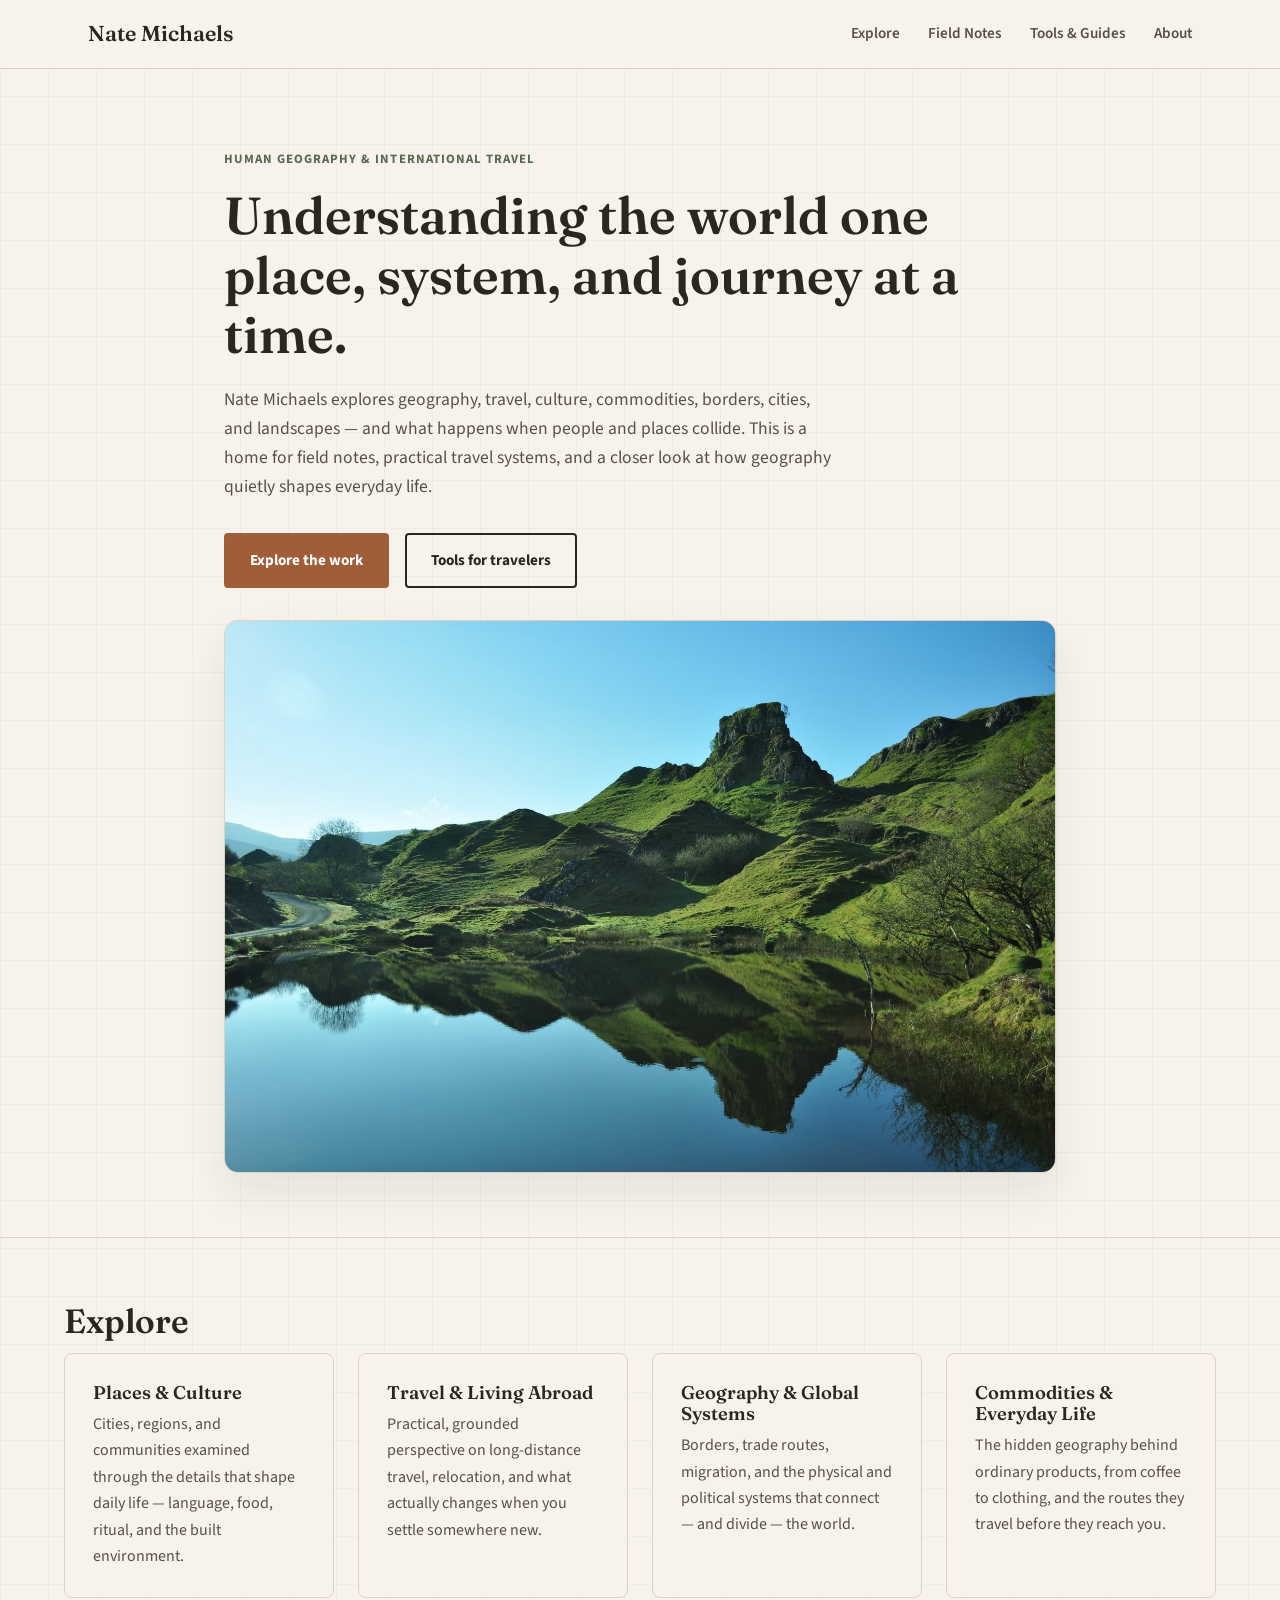
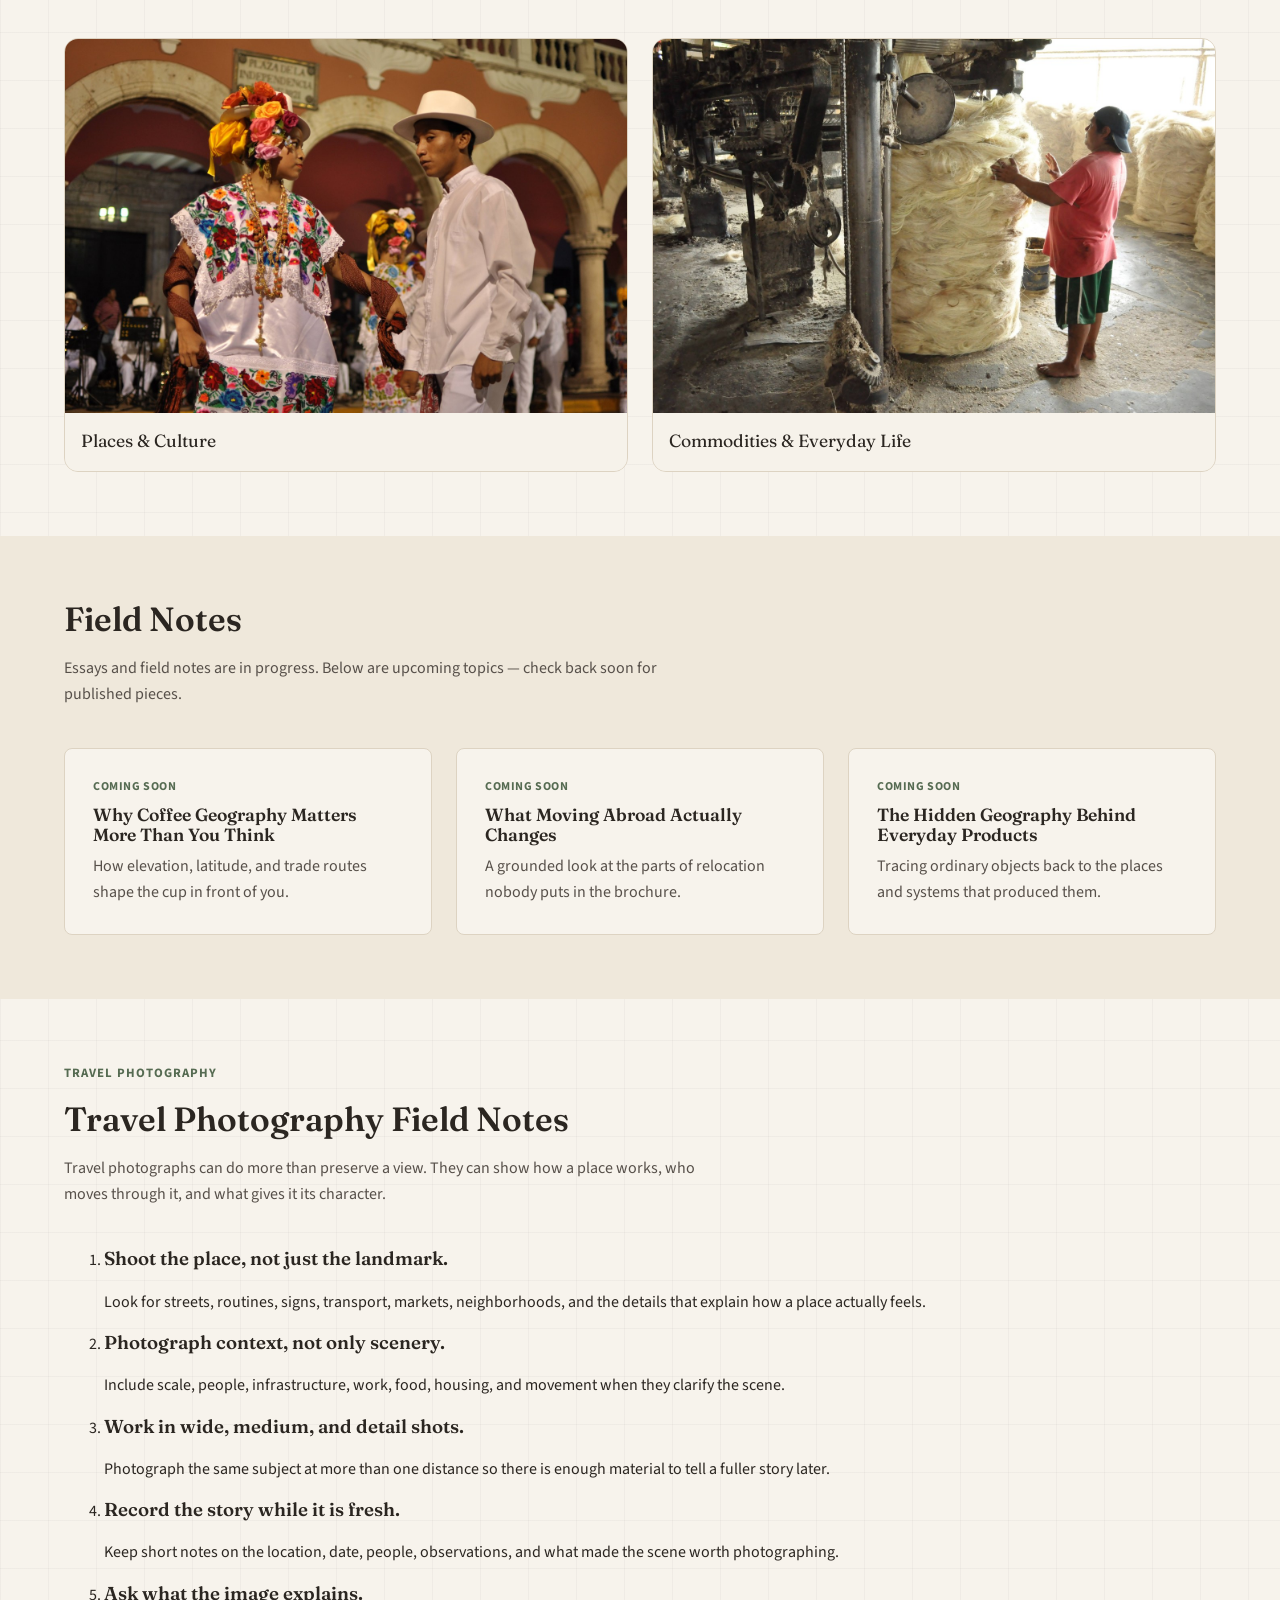
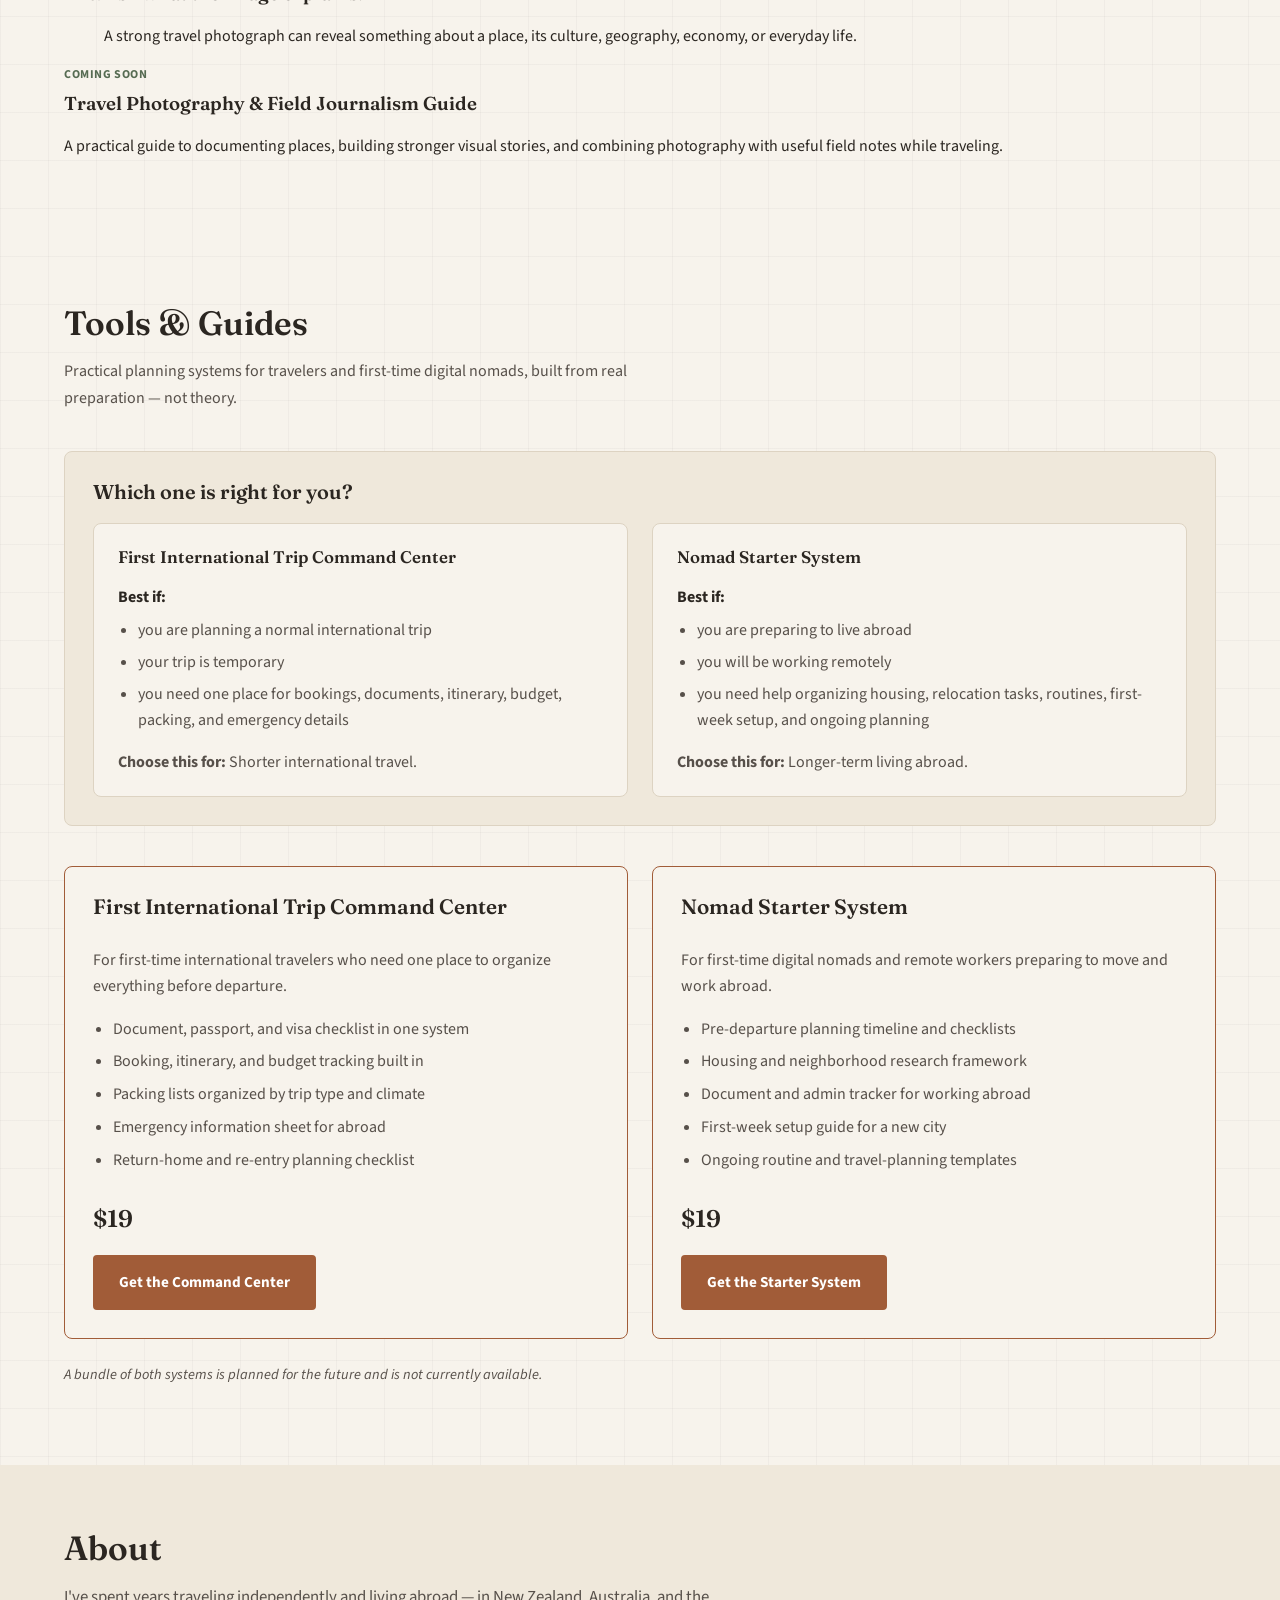
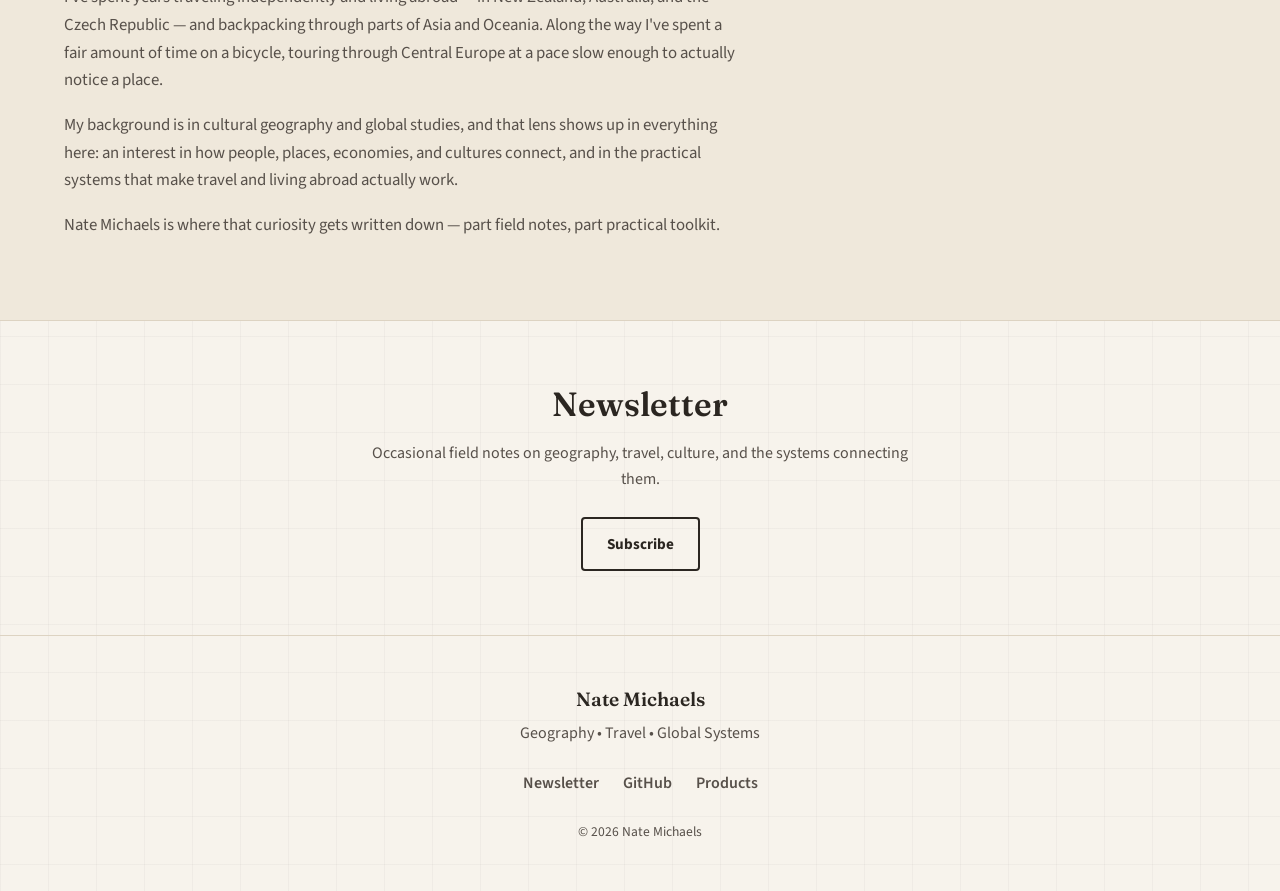
==== commit c1b32d12: "Connect Nate Michaels Substack" ====
--- a/index.html
+++ b/index.html
@@ -136,6 +136,51 @@
             <h3>The Hidden Geography Behind Everyday Products</h3>
             <p>Tracing ordinary objects back to the places and systems that produced them.</p>
           </article>
+        </div>
+      </div>
+    </section>
+
+    <!-- TRAVEL PHOTOGRAPHY FIELD NOTES -->
+    <section class="section photography-notes" aria-labelledby="photography-notes-heading">
+      <div class="section-inner">
+        <p class="eyebrow">Travel Photography</p>
+        <h2 id="photography-notes-heading" class="section-heading">Travel Photography Field Notes</h2>
+        <p class="section-lede">Travel photographs can do more than preserve a view. They can
+          show how a place works, who moves through it, and what gives it its character.</p>
+
+        <ol class="field-tips">
+          <li>
+            <h3>Shoot the place, not just the landmark.</h3>
+            <p>Look for streets, routines, signs, transport, markets, neighborhoods, and the
+              details that explain how a place actually feels.</p>
+          </li>
+          <li>
+            <h3>Photograph context, not only scenery.</h3>
+            <p>Include scale, people, infrastructure, work, food, housing, and movement when
+              they clarify the scene.</p>
+          </li>
+          <li>
+            <h3>Work in wide, medium, and detail shots.</h3>
+            <p>Photograph the same subject at more than one distance so there is enough material
+              to tell a fuller story later.</p>
+          </li>
+          <li>
+            <h3>Record the story while it is fresh.</h3>
+            <p>Keep short notes on the location, date, people, observations, and what made the
+              scene worth photographing.</p>
+          </li>
+          <li>
+            <h3>Ask what the image explains.</h3>
+            <p>A strong travel photograph can reveal something about a place, its culture,
+              geography, economy, or everyday life.</p>
+          </li>
+        </ol>
+
+        <div class="guide-preview" aria-labelledby="guide-preview-heading">
+          <p class="post-status">Coming Soon</p>
+          <h3 id="guide-preview-heading">Travel Photography &amp; Field Journalism Guide</h3>
+          <p>A practical guide to documenting places, building stronger visual stories, and
+            combining photography with useful field notes while traveling.</p>
         </div>
       </div>
     </section>
@@ -241,7 +286,7 @@
       <div class="section-inner newsletter-inner">
         <h2 id="newsletter-heading" class="section-heading">Newsletter</h2>
         <p>Occasional field notes on geography, travel, culture, and the systems connecting them.</p>
-        <a href="NATE_MICHAELS_NEWSLETTER_URL" class="btn btn-secondary">Subscribe</a>
+        <a href="https://substack.com/@geographyninja" class="btn btn-secondary">Subscribe</a>
       </div>
     </section>
 
@@ -252,7 +297,7 @@
       <p class="footer-brand">Nate Michaels</p>
       <p class="footer-tagline">Geography &bull; Travel &bull; Global Systems</p>
       <nav class="footer-links">
-        <a href="NATE_MICHAELS_NEWSLETTER_URL">Newsletter</a>
+        <a href="https://substack.com/@geographyninja">Newsletter</a>
         <a href="GITHUB_PROFILE_URL">GitHub</a>
         <a href="#tools">Products</a>
       </nav>
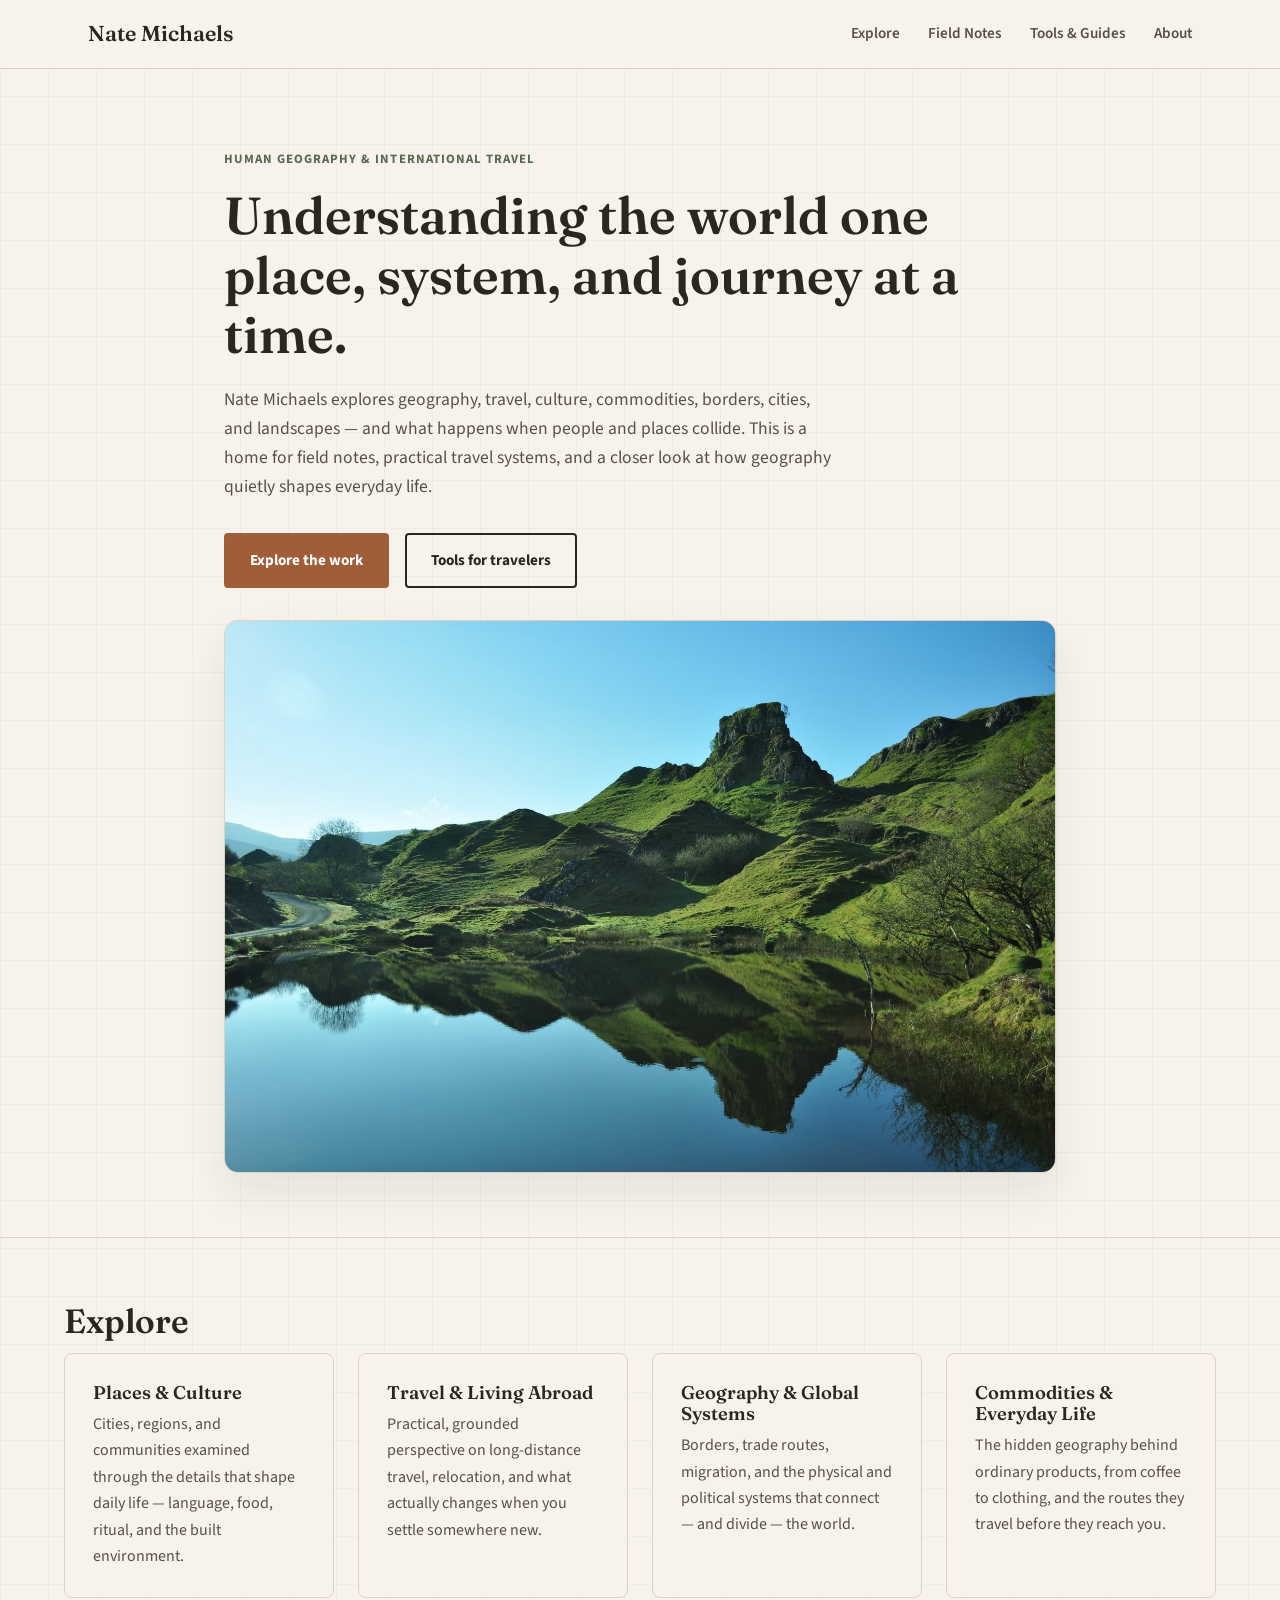
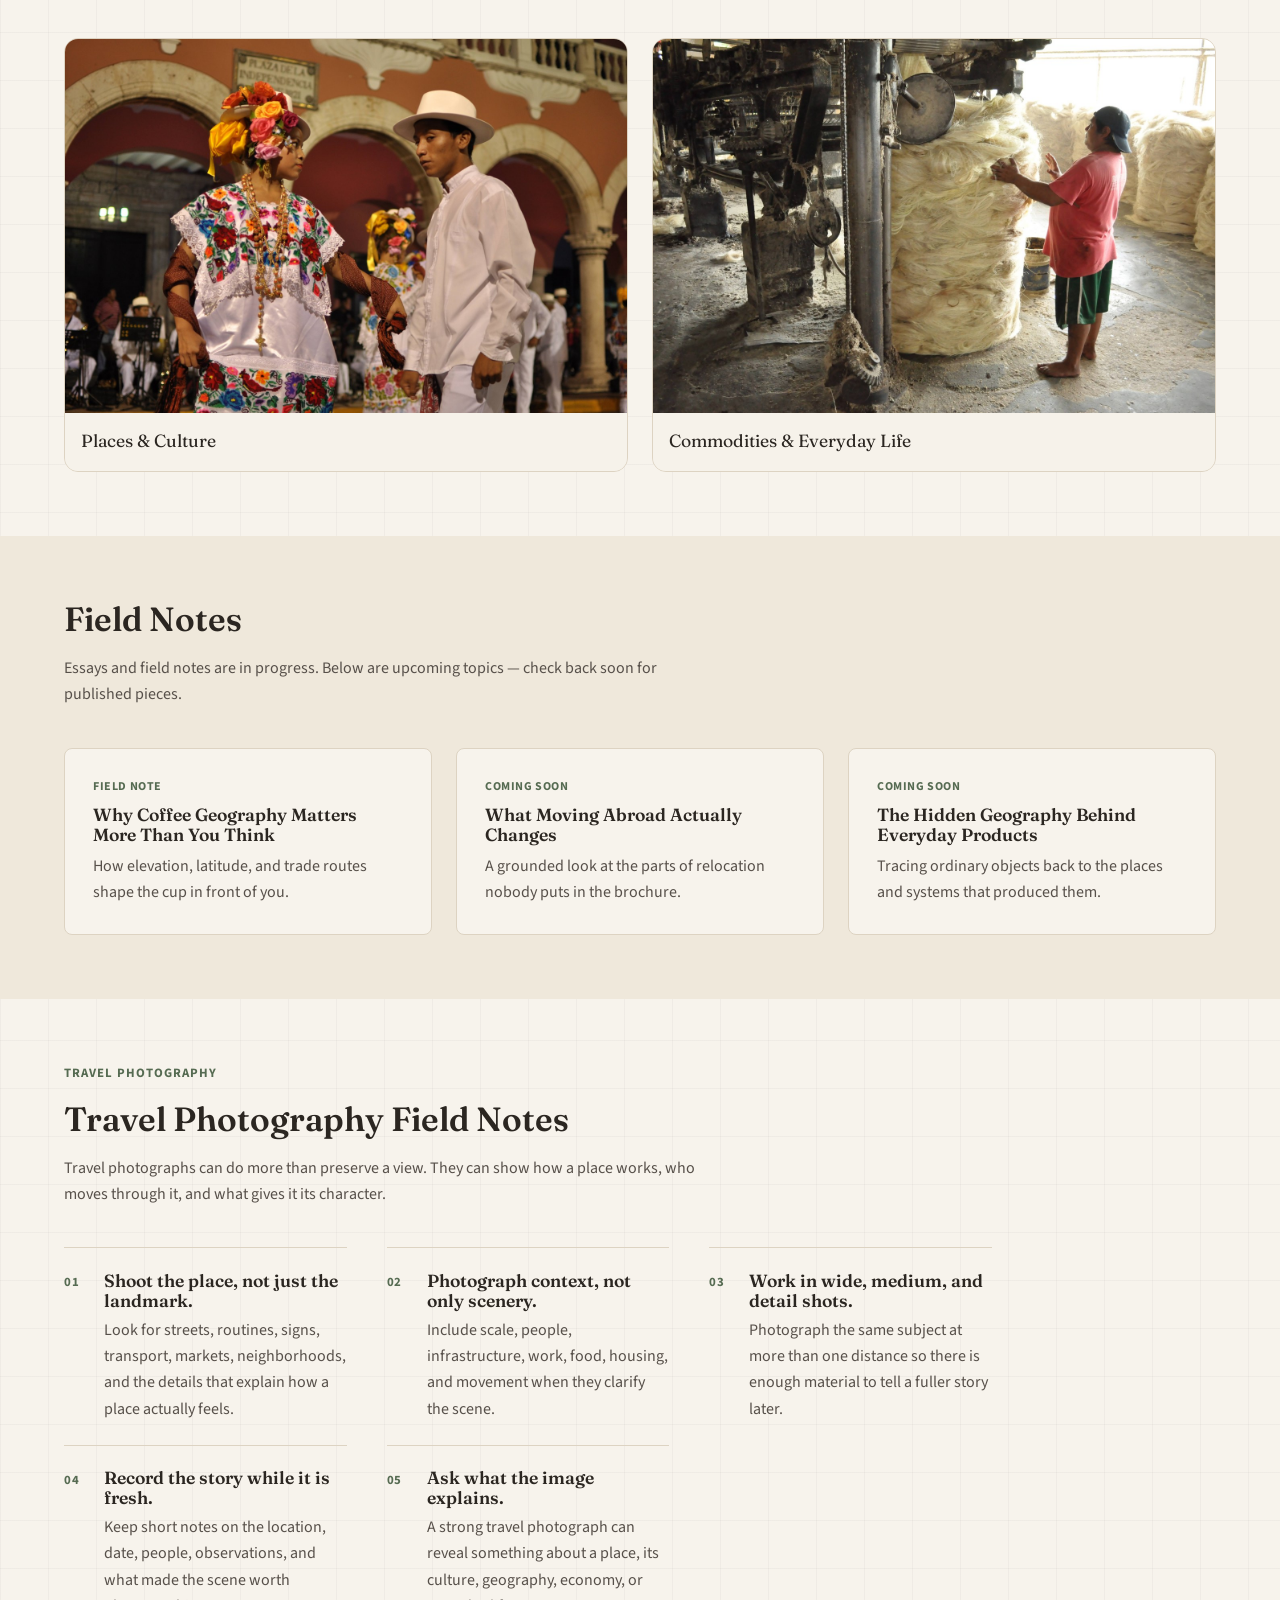
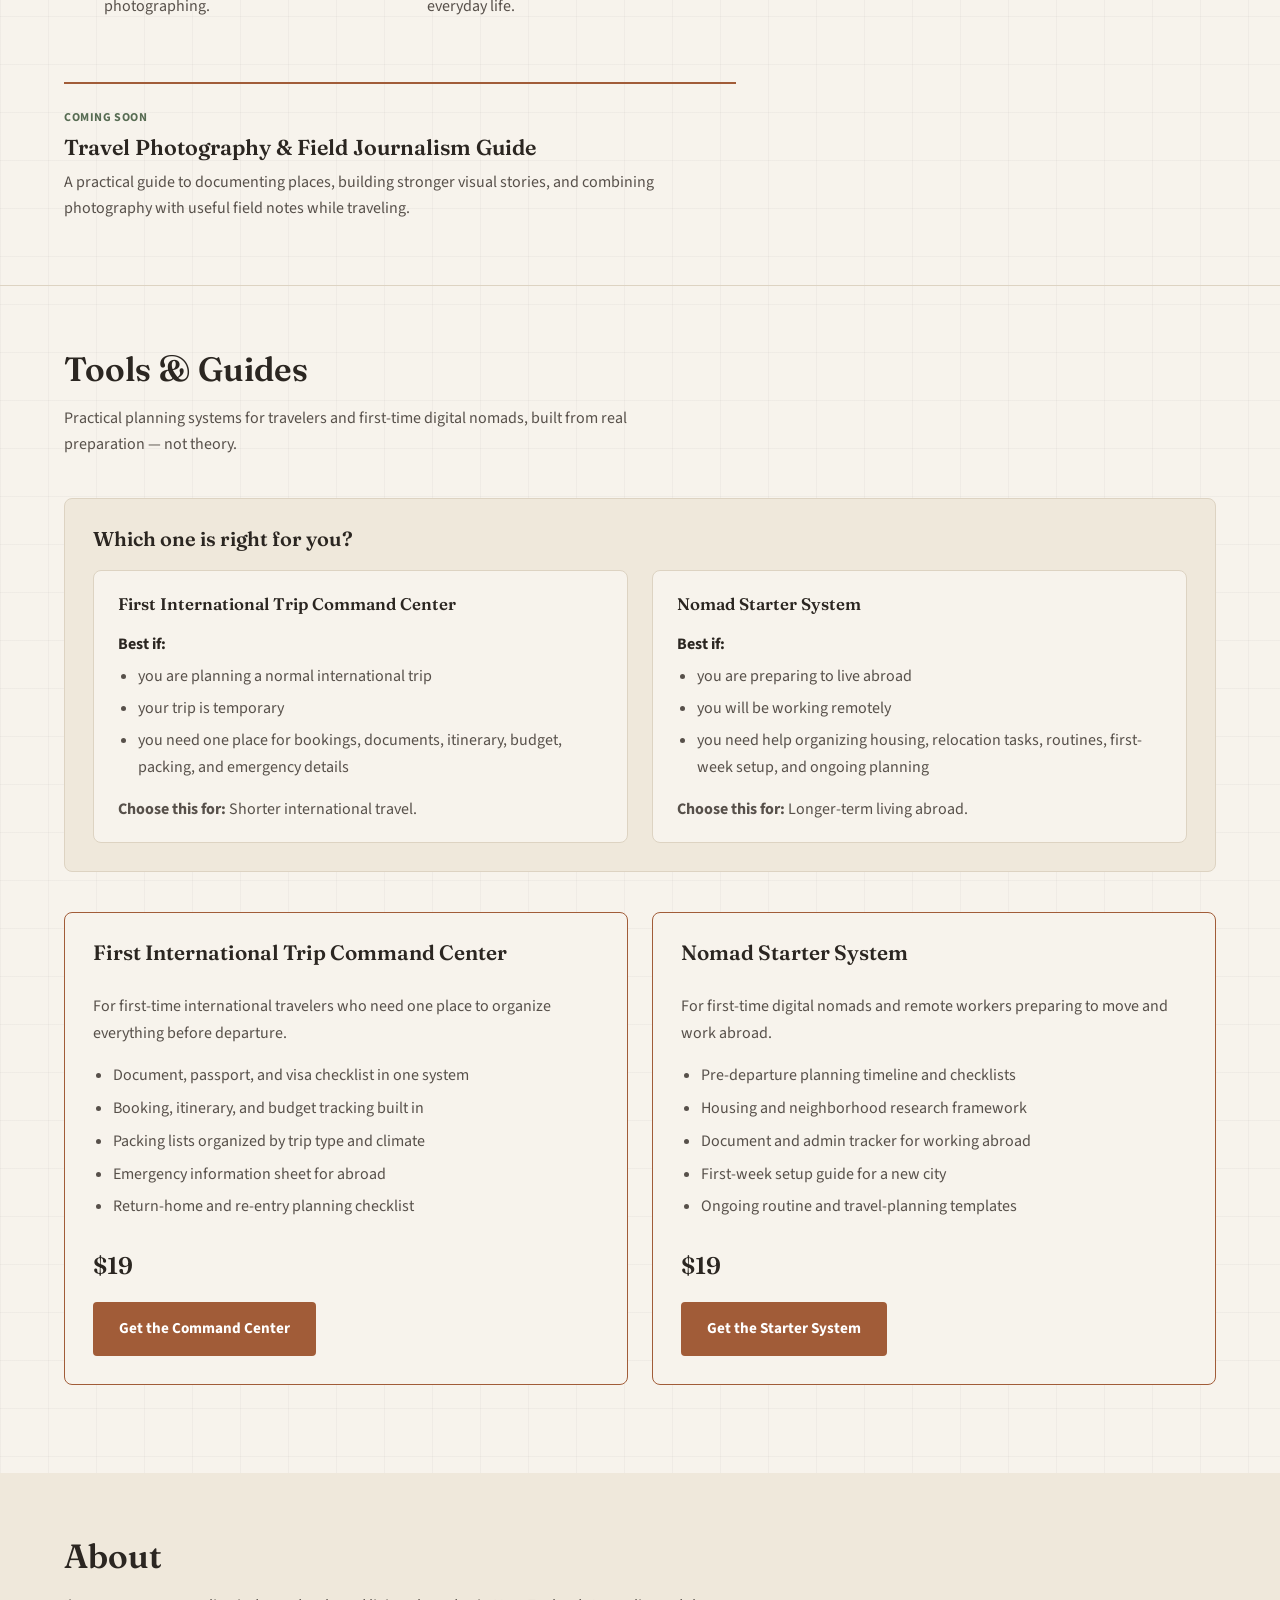
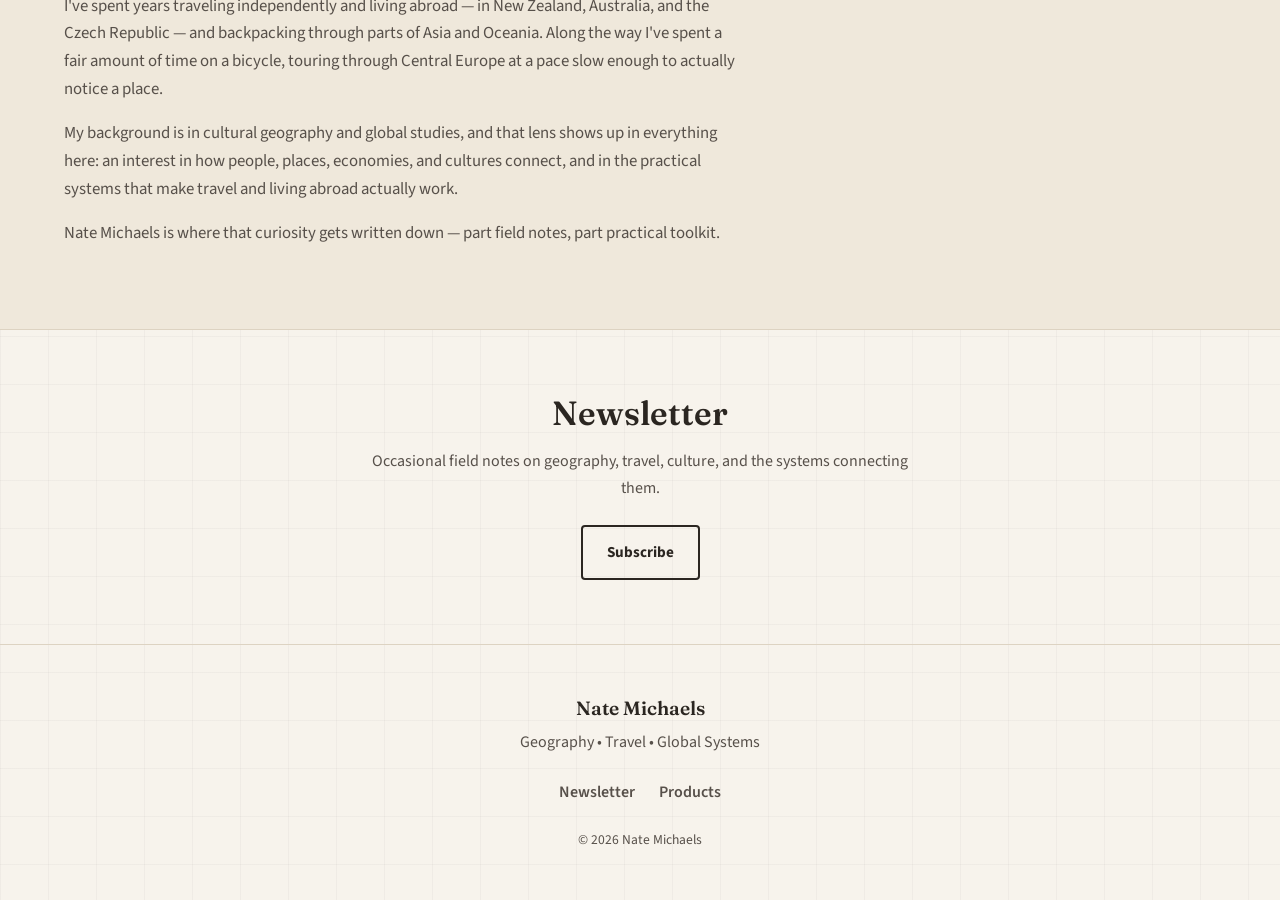
==== commit fca3ed49: "Publish first Nate Michaels field note" ====
--- a/index.html
+++ b/index.html
@@ -6,12 +6,12 @@
   <title>Nate Michaels | Geography, Travel &amp; Global Systems</title>
   <meta name="description" content="Nate Michaels explores human geography, cultural geography, and international travel &mdash; how places, borders, commodities, and everyday life connect. Field notes, tools, and guides for curious travelers and digital nomads.">
 
-  <!-- Open Graph (replace OG_IMAGE_URL and OG_SITE_URL before launch) -->
+  <!-- Open Graph -->
   <meta property="og:type" content="website">
   <meta property="og:title" content="Nate Michaels | Geography, Travel &amp; Global Systems">
   <meta property="og:description" content="Exploring geography, travel, culture, and the systems connecting places and people.">
-  <meta property="og:image" content="OG_IMAGE_URL">
-  <meta property="og:url" content="OG_SITE_URL">
+  <meta property="og:image" content="https://natemichaels.us/assets/images/hero-travel.jpg">
+  <meta property="og:url" content="https://natemichaels.us/">
   <meta name="twitter:card" content="summary_large_image">
 
   <link rel="preconnect" href="https://fonts.googleapis.com">
@@ -87,11 +87,11 @@
             <p>Borders, trade routes, migration, and the physical and political systems that
               connect &mdash; and divide &mdash; the world.</p>
           </article>
-          <article class="topic-card">
+          <a href="./field-notes/coffee-geography.html" class="topic-card topic-card-link">
             <h3>Commodities &amp; Everyday Life</h3>
             <p>The hidden geography behind ordinary products, from coffee to clothing, and the
               routes they travel before they reach you.</p>
-          </article>
+          </a>
         </div>
 
         <div class="photo-feature-grid" aria-label="Travel photography highlights">
@@ -119,12 +119,13 @@
         <p class="section-lede">Essays and field notes are in progress. Below are upcoming
           topics &mdash; check back soon for published pieces.</p>
 
-        <!-- Replace each .post-card with a real article link when published. -->
         <div class="card-grid post-grid">
           <article class="post-card">
-            <p class="post-status">Coming soon</p>
-            <h3>Why Coffee Geography Matters More Than You Think</h3>
-            <p>How elevation, latitude, and trade routes shape the cup in front of you.</p>
+            <a href="./field-notes/coffee-geography.html" class="post-card-link">
+              <p class="post-status">Field Note</p>
+              <h3>Why Coffee Geography Matters More Than You Think</h3>
+              <p>How elevation, latitude, and trade routes shape the cup in front of you.</p>
+            </a>
           </article>
           <article class="post-card">
             <p class="post-status">Coming soon</p>
@@ -254,8 +255,6 @@
           </article>
         </div>
 
-        <p class="bundle-note">A bundle of both systems is planned for the future and is not
-          currently available.</p>
       </div>
     </section>
 
@@ -298,7 +297,6 @@
       <p class="footer-tagline">Geography &bull; Travel &bull; Global Systems</p>
       <nav class="footer-links">
         <a href="https://substack.com/@geographyninja">Newsletter</a>
-        <a href="GITHUB_PROFILE_URL">GitHub</a>
         <a href="#tools">Products</a>
       </nav>
       <p class="footer-copyright">&copy; <span id="year"></span> Nate Michaels</p>
--- a/assets/css/style.css
+++ b/assets/css/style.css
@@ -380,6 +380,41 @@
   margin: 0;
 }
 
+.topic-card-link,
+.post-card-link {
+  display: block;
+  color: inherit;
+  text-decoration: none;
+}
+
+.topic-card-link {
+  transition: border-color 0.2s ease, box-shadow 0.2s ease;
+}
+
+.topic-card-link:hover,
+.topic-card-link:focus-visible {
+  border-color: var(--color-accent);
+  box-shadow: 0 8px 18px rgba(43, 38, 33, 0.08);
+}
+
+.post-card-link:focus-visible {
+  outline: 2px solid var(--color-accent);
+  outline-offset: 4px;
+}
+
+.post-card:has(.post-card-link) {
+  padding: 0;
+}
+
+.post-card-link {
+  height: 100%;
+  padding: 1.75rem;
+}
+
+.post-card:has(.post-card-link):hover {
+  border-color: var(--color-accent);
+}
+
 .post-status {
   text-transform: uppercase;
   font-size: 0.75rem;
@@ -399,6 +434,69 @@
   margin: 0;
 }
 
+/* ---------- Travel Photography Field Notes ---------- */
+
+.photography-notes {
+  border-bottom: 1px solid var(--color-rule);
+}
+
+.field-tips {
+  counter-reset: field-tip;
+  display: grid;
+  grid-template-columns: repeat(auto-fit, minmax(17rem, 1fr));
+  gap: 0 2.5rem;
+  max-width: 58rem;
+  margin: 0;
+  padding: 0;
+  list-style: none;
+}
+
+.field-tips li {
+  counter-increment: field-tip;
+  position: relative;
+  padding: 1.4rem 0 1.4rem 2.5rem;
+  border-top: 1px solid var(--color-rule);
+}
+
+.field-tips li::before {
+  content: "0" counter(field-tip);
+  position: absolute;
+  left: 0;
+  top: 1.5rem;
+  color: var(--color-moss);
+  font-size: 0.8rem;
+  font-weight: 700;
+  letter-spacing: 0.05em;
+}
+
+.field-tips h3 {
+  font-size: 1.1rem;
+  margin-bottom: 0.35rem;
+}
+
+.field-tips p {
+  color: var(--color-ink-soft);
+  margin: 0;
+}
+
+.guide-preview {
+  max-width: 42rem;
+  margin-top: 2.5rem;
+  padding-top: 1.5rem;
+  border-top: 2px solid var(--color-accent);
+}
+
+.guide-preview h3 {
+  font-size: 1.35rem;
+  margin-bottom: 0.5rem;
+}
+
+.guide-preview p:last-child {
+  color: var(--color-ink-soft);
+  max-width: 38rem;
+  margin: 0;
+}
+
 /* ---------- Products ---------- */
 
 .compare {
@@ -501,6 +599,57 @@
   font-style: italic;
 }
 
+/* ---------- Field Note Article ---------- */
+
+.article-header {
+  padding: 5rem 1.5rem 3rem;
+  border-bottom: 1px solid var(--color-rule);
+}
+
+.article-header-inner,
+.article-body,
+.article-draft {
+  max-width: 44rem;
+  margin: 0 auto;
+}
+
+.article-header h1 {
+  font-size: clamp(2.2rem, 5vw, 3.5rem);
+  margin-bottom: 1.25rem;
+}
+
+.article-dek {
+  max-width: 38rem;
+  color: var(--color-ink-soft);
+  font-size: 1.2rem;
+  margin: 0;
+}
+
+.article-body {
+  padding: 3rem 0;
+  font-size: 1.1rem;
+}
+
+.article-body p {
+  margin: 0 0 1.25rem;
+}
+
+.article-draft {
+  padding: 1.5rem 0;
+  border-top: 1px solid var(--color-rule);
+  border-bottom: 1px solid var(--color-rule);
+}
+
+.article-draft h2 {
+  font-size: 1.35rem;
+  margin-bottom: 0.5rem;
+}
+
+.article-draft p:last-child {
+  color: var(--color-ink-soft);
+  margin-bottom: 0;
+}
+
 /* ---------- About ---------- */
 
 .about-inner p {
